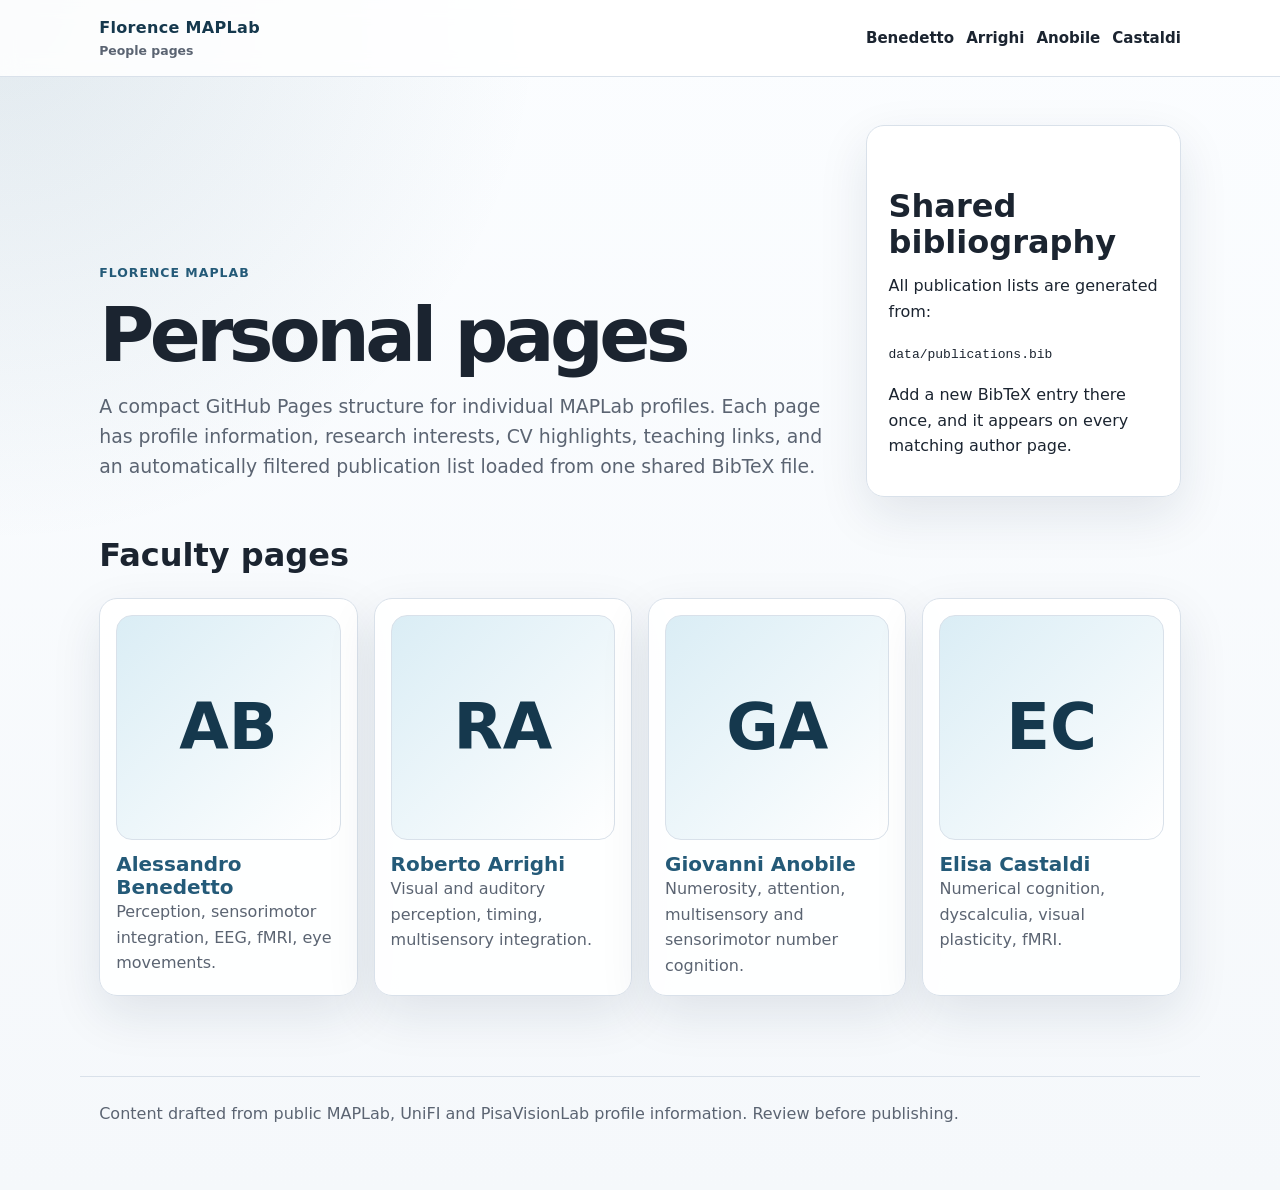
==== index.html @ ee8db985 "Add files via upload" ====
<!doctype html>
<html lang="en">
<head>
  <meta charset="utf-8">
  <meta name="viewport" content="width=device-width, initial-scale=1">
  <title>MAPLab People</title>
  <meta name="description" content="Personal pages for MAPLab faculty members.">
  <link rel="stylesheet" href="assets/css/style.css">
</head>
<body data-bib-url="data/publications.bib">
  <header class="site-header">
    <nav class="nav" aria-label="Main navigation">
      <a class="brand" href="index.html">Florence MAPLab <span>People pages</span></a>
      <div class="nav-links">
        <a href="people/alessandro-benedetto.html">Benedetto</a>
        <a href="people/roberto-arrighi.html">Arrighi</a>
        <a href="people/giovanni-anobile.html">Anobile</a>
        <a href="people/elisa-castaldi.html">Castaldi</a>
      </div>
    </nav>
  </header>

  <main>
    <section class="hero">
      <div>
        <div class="kicker">Florence MAPLab</div>
        <h1>Personal pages</h1>
        <p class="lede">A compact GitHub Pages structure for individual MAPLab profiles. Each page has profile information, research interests, CV highlights, teaching links, and an automatically filtered publication list loaded from one shared BibTeX file.</p>
      </div>
      <aside class="profile-card">
        <h2>Shared bibliography</h2>
        <p>All publication lists are generated from:</p>
        <p><code>data/publications.bib</code></p>
        <p>Add a new BibTeX entry there once, and it appears on every matching author page.</p>
      </aside>
    </section>

    <section>
      <h2>Faculty pages</h2>
      <div class="people-grid">
        <a class="person-tile" href="people/alessandro-benedetto.html">
          <div class="avatar">AB</div>
          <div>
            <h2>Alessandro Benedetto</h2>
            <p>Perception, sensorimotor integration, EEG, fMRI, eye movements.</p>
          </div>
        </a>
        <a class="person-tile" href="people/roberto-arrighi.html">
          <div class="avatar">RA</div>
          <div>
            <h2>Roberto Arrighi</h2>
            <p>Visual and auditory perception, timing, multisensory integration.</p>
          </div>
        </a>
        <a class="person-tile" href="people/giovanni-anobile.html">
          <div class="avatar">GA</div>
          <div>
            <h2>Giovanni Anobile</h2>
            <p>Numerosity, attention, multisensory and sensorimotor number cognition.</p>
          </div>
        </a>
        <a class="person-tile" href="people/elisa-castaldi.html">
          <div class="avatar">EC</div>
          <div>
            <h2>Elisa Castaldi</h2>
            <p>Numerical cognition, dyscalculia, visual plasticity, fMRI.</p>
          </div>
        </a>
      </div>
    </section>
  </main>

  <footer class="footer">
    <p>Content drafted from public MAPLab, UniFI and PisaVisionLab profile information. Review before publishing.</p>
  </footer>
</body>
</html>
---- assets/css/style.css ----
:root {
  --ink: #1b2430;
  --muted: #5b6472;
  --line: #d9e1ea;
  --surface: #ffffff;
  --soft: #f5f8fb;
  --brand: #245a78;
  --brand-dark: #15384d;
  --accent: #daedf5;
  --max: 1120px;
  --radius: 18px;
  --shadow: 0 18px 50px rgba(22, 44, 65, .10);
}

* { box-sizing: border-box; }

body {
  margin: 0;
  font-family: Inter, ui-sans-serif, system-ui, -apple-system, BlinkMacSystemFont, "Segoe UI", sans-serif;
  color: var(--ink);
  background:
    radial-gradient(circle at top left, rgba(36, 90, 120, .12), transparent 34rem),
    linear-gradient(180deg, #fbfdff 0%, var(--soft) 100%);
  line-height: 1.6;
}

a { color: var(--brand); text-decoration: none; }
a:hover { text-decoration: underline; }

.site-header {
  border-bottom: 1px solid var(--line);
  background: rgba(255,255,255,.86);
  backdrop-filter: blur(10px);
  position: sticky;
  top: 0;
  z-index: 10;
}

.nav {
  max-width: var(--max);
  margin: 0 auto;
  padding: .95rem 1.2rem;
  display: flex;
  align-items: center;
  justify-content: space-between;
  gap: 1rem;
}

.brand {
  display: inline-flex;
  flex-direction: column;
  font-weight: 800;
  letter-spacing: .02em;
  color: var(--brand-dark);
}
.brand span {
  font-size: .78rem;
  font-weight: 600;
  color: var(--muted);
  letter-spacing: 0;
}

.nav-links {
  display: flex;
  flex-wrap: wrap;
  gap: .75rem;
  align-items: center;
  justify-content: flex-end;
}
.nav-links a {
  color: var(--ink);
  font-weight: 650;
  font-size: .94rem;
}

main {
  max-width: var(--max);
  margin: 0 auto;
  padding: 3rem 1.2rem 5rem;
}

.hero {
  display: grid;
  grid-template-columns: minmax(0, 1.4fr) minmax(260px, .6fr);
  gap: 2rem;
  align-items: end;
  margin-bottom: 2.5rem;
}

.kicker {
  color: var(--brand);
  font-weight: 800;
  letter-spacing: .08em;
  text-transform: uppercase;
  font-size: .78rem;
  margin-bottom: .6rem;
}

h1, h2, h3 { line-height: 1.15; margin: 0 0 .75rem; }
h1 { font-size: clamp(2.2rem, 7vw, 4.7rem); letter-spacing: -.06em; }
h2 { font-size: clamp(1.45rem, 3vw, 2rem); margin-top: 2.5rem; }
h3 { font-size: 1.15rem; }
p { margin: 0 0 1rem; }
.lede { font-size: 1.18rem; color: var(--muted); max-width: 68ch; }

.profile-card,
.panel,
.person-tile,
.publication,
.note {
  background: rgba(255,255,255,.94);
  border: 1px solid var(--line);
  border-radius: var(--radius);
  box-shadow: var(--shadow);
}

.profile-card {
  padding: 1.35rem;
}
.profile-card .avatar,
.person-tile .avatar {
  width: 100%;
  aspect-ratio: 1 / 1;
  border-radius: 16px;
  background: linear-gradient(135deg, var(--accent), #fff);
  display: grid;
  place-items: center;
  color: var(--brand-dark);
  font-weight: 900;
  font-size: clamp(2rem, 7vw, 4rem);
  border: 1px solid var(--line);
  overflow: hidden;
}
.avatar img { width: 100%; height: 100%; object-fit: cover; display: block; }

.meta-list {
  list-style: none;
  margin: 1rem 0 0;
  padding: 0;
  display: grid;
  gap: .5rem;
  color: var(--muted);
}
.meta-list strong { color: var(--ink); }

.grid {
  display: grid;
  grid-template-columns: repeat(12, 1fr);
  gap: 1rem;
}
.col-8 { grid-column: span 8; }
.col-4 { grid-column: span 4; }
.col-6 { grid-column: span 6; }
.col-12 { grid-column: span 12; }

.panel { padding: 1.4rem; }
.panel ul { margin: .5rem 0 0; padding-left: 1.2rem; }
.panel li { margin: .38rem 0; }

.tags { display: flex; flex-wrap: wrap; gap: .5rem; padding: 0; list-style: none; margin: .75rem 0 0; }
.tags li {
  background: var(--accent);
  color: var(--brand-dark);
  padding: .42rem .7rem;
  border-radius: 999px;
  font-weight: 700;
  font-size: .9rem;
}

.people-grid {
  display: grid;
  grid-template-columns: repeat(auto-fit, minmax(220px, 1fr));
  gap: 1rem;
  margin-top: 1.5rem;
}
.person-tile {
  padding: 1rem;
  display: flex;
  flex-direction: column;
  gap: .85rem;
}
.person-tile h2 { margin: 0; font-size: 1.25rem; }
.person-tile p { color: var(--muted); margin: 0; }

.publication-tools {
  display: flex;
  flex-wrap: wrap;
  gap: .7rem;
  align-items: center;
  justify-content: space-between;
  margin: .6rem 0 1rem;
}
.search-box {
  min-width: min(100%, 360px);
  flex: 1;
  border: 1px solid var(--line);
  border-radius: 999px;
  padding: .8rem 1rem;
  font: inherit;
  background: white;
}
.pub-count { color: var(--muted); font-weight: 700; }
.publications-list { display: grid; gap: .85rem; }
.publication { padding: 1rem; box-shadow: none; }
.publication-title { font-weight: 850; margin-bottom: .3rem; }
.publication-meta { color: var(--muted); font-size: .96rem; }
.publication-links { display: flex; flex-wrap: wrap; gap: .75rem; margin-top: .55rem; font-weight: 700; }

.note { padding: 1rem; color: var(--muted); box-shadow: none; }

.footer {
  max-width: var(--max);
  margin: 0 auto;
  padding: 1.5rem 1.2rem 3rem;
  color: var(--muted);
  border-top: 1px solid var(--line);
}

@media (max-width: 820px) {
  .hero, .grid { display: block; }
  .profile-card, .panel { margin-top: 1rem; }
  .nav { align-items: flex-start; flex-direction: column; }
  .nav-links { justify-content: flex-start; }
}
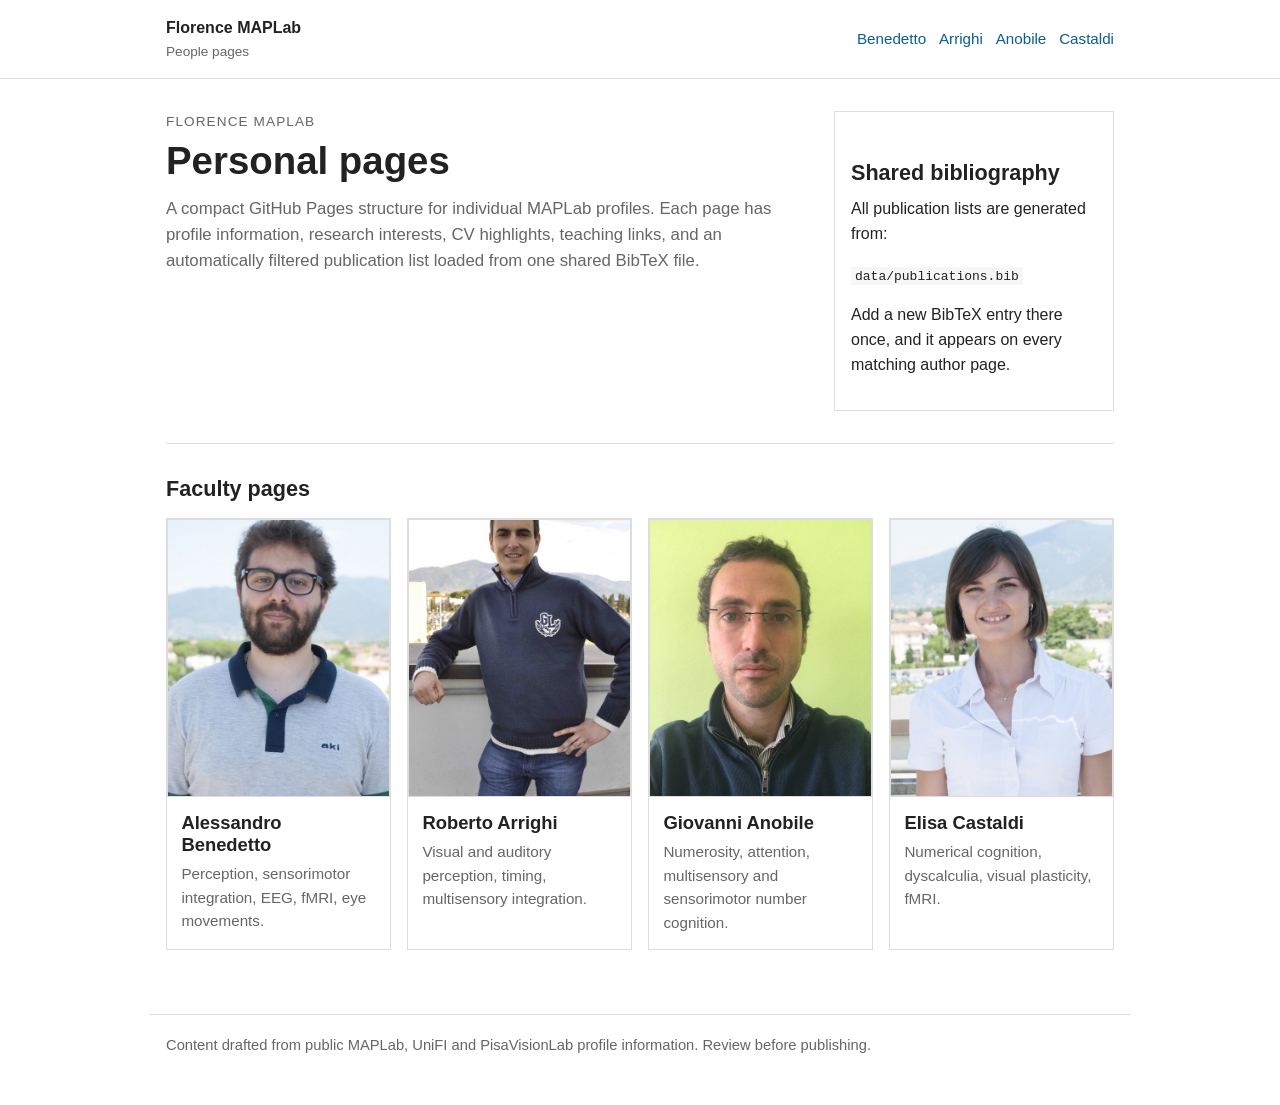
==== commit 52a32fd8: "Add files via upload" ====
--- a/index.html
+++ b/index.html
@@ -39,28 +39,28 @@
       <h2>Faculty pages</h2>
       <div class="people-grid">
         <a class="person-tile" href="people/alessandro-benedetto.html">
-          <div class="avatar">AB</div>
+          <img class="tile-photo" src="assets/images/alessandro-benedetto.jpg" alt="Photo of Alessandro Benedetto">
           <div>
             <h2>Alessandro Benedetto</h2>
             <p>Perception, sensorimotor integration, EEG, fMRI, eye movements.</p>
           </div>
         </a>
         <a class="person-tile" href="people/roberto-arrighi.html">
-          <div class="avatar">RA</div>
+          <img class="tile-photo" src="assets/images/roberto-arrighi.jpg" alt="Photo of Roberto Arrighi">
           <div>
             <h2>Roberto Arrighi</h2>
             <p>Visual and auditory perception, timing, multisensory integration.</p>
           </div>
         </a>
         <a class="person-tile" href="people/giovanni-anobile.html">
-          <div class="avatar">GA</div>
+          <img class="tile-photo" src="assets/images/giovanni-anobile.jpeg" alt="Photo of Giovanni Anobile">
           <div>
             <h2>Giovanni Anobile</h2>
             <p>Numerosity, attention, multisensory and sensorimotor number cognition.</p>
           </div>
         </a>
         <a class="person-tile" href="people/elisa-castaldi.html">
-          <div class="avatar">EC</div>
+          <img class="tile-photo" src="assets/images/elisa-castaldi.jpg" alt="Photo of Elisa Castaldi">
           <div>
             <h2>Elisa Castaldi</h2>
             <p>Numerical cognition, dyscalculia, visual plasticity, fMRI.</p>
--- a/assets/css/style.css
+++ b/assets/css/style.css
@@ -1,45 +1,35 @@
 :root {
-  --ink: #1b2430;
-  --muted: #5b6472;
-  --line: #d9e1ea;
-  --surface: #ffffff;
-  --soft: #f5f8fb;
-  --brand: #245a78;
-  --brand-dark: #15384d;
-  --accent: #daedf5;
-  --max: 1120px;
-  --radius: 18px;
-  --shadow: 0 18px 50px rgba(22, 44, 65, .10);
+  --text: #222;
+  --muted: #666;
+  --line: #ddd;
+  --link: #0b5e8e;
+  --background: #fff;
+  --soft: #f7f7f7;
+  --max: 980px;
 }
 
 * { box-sizing: border-box; }
 
 body {
   margin: 0;
-  font-family: Inter, ui-sans-serif, system-ui, -apple-system, BlinkMacSystemFont, "Segoe UI", sans-serif;
-  color: var(--ink);
-  background:
-    radial-gradient(circle at top left, rgba(36, 90, 120, .12), transparent 34rem),
-    linear-gradient(180deg, #fbfdff 0%, var(--soft) 100%);
-  line-height: 1.6;
-}
-
-a { color: var(--brand); text-decoration: none; }
+  font-family: Arial, Helvetica, sans-serif;
+  color: var(--text);
+  background: var(--background);
+  line-height: 1.55;
+}
+
+a { color: var(--link); text-decoration: none; }
 a:hover { text-decoration: underline; }
 
 .site-header {
   border-bottom: 1px solid var(--line);
-  background: rgba(255,255,255,.86);
-  backdrop-filter: blur(10px);
-  position: sticky;
-  top: 0;
-  z-index: 10;
+  background: #fff;
 }
 
 .nav {
   max-width: var(--max);
   margin: 0 auto;
-  padding: .95rem 1.2rem;
+  padding: 1rem;
   display: flex;
   align-items: center;
   justify-content: space-between;
@@ -47,178 +37,204 @@
 }
 
 .brand {
-  display: inline-flex;
-  flex-direction: column;
-  font-weight: 800;
-  letter-spacing: .02em;
-  color: var(--brand-dark);
-}
+  font-weight: 700;
+  color: var(--text);
+}
+
 .brand span {
-  font-size: .78rem;
-  font-weight: 600;
-  color: var(--muted);
-  letter-spacing: 0;
+  display: block;
+  font-size: .85rem;
+  font-weight: 400;
+  color: var(--muted);
 }
 
 .nav-links {
   display: flex;
   flex-wrap: wrap;
-  gap: .75rem;
-  align-items: center;
-  justify-content: flex-end;
-}
-.nav-links a {
-  color: var(--ink);
-  font-weight: 650;
-  font-size: .94rem;
+  gap: .8rem;
+  font-size: .95rem;
 }
 
 main {
   max-width: var(--max);
   margin: 0 auto;
-  padding: 3rem 1.2rem 5rem;
+  padding: 2rem 1rem 4rem;
 }
 
 .hero {
   display: grid;
-  grid-template-columns: minmax(0, 1.4fr) minmax(260px, .6fr);
+  grid-template-columns: minmax(0, 1fr) 280px;
   gap: 2rem;
-  align-items: end;
-  margin-bottom: 2.5rem;
+  align-items: start;
+  padding-bottom: 2rem;
+  border-bottom: 1px solid var(--line);
 }
 
 .kicker {
-  color: var(--brand);
-  font-weight: 800;
+  color: var(--muted);
+  font-size: .85rem;
+  text-transform: uppercase;
   letter-spacing: .08em;
-  text-transform: uppercase;
-  font-size: .78rem;
-  margin-bottom: .6rem;
-}
-
-h1, h2, h3 { line-height: 1.15; margin: 0 0 .75rem; }
-h1 { font-size: clamp(2.2rem, 7vw, 4.7rem); letter-spacing: -.06em; }
-h2 { font-size: clamp(1.45rem, 3vw, 2rem); margin-top: 2.5rem; }
-h3 { font-size: 1.15rem; }
+  margin-bottom: .4rem;
+}
+
+h1, h2, h3 { line-height: 1.2; margin: 0 0 .7rem; }
+h1 { font-size: 2.4rem; font-weight: 700; }
+h2 { font-size: 1.35rem; margin-top: 2rem; }
+h3 { font-size: 1.05rem; }
 p { margin: 0 0 1rem; }
-.lede { font-size: 1.18rem; color: var(--muted); max-width: 68ch; }
+
+.lede {
+  font-size: 1.05rem;
+  color: var(--muted);
+  max-width: 70ch;
+}
 
 .profile-card,
 .panel,
 .person-tile,
 .publication,
 .note {
-  background: rgba(255,255,255,.94);
-  border: 1px solid var(--line);
-  border-radius: var(--radius);
-  box-shadow: var(--shadow);
-}
-
-.profile-card {
-  padding: 1.35rem;
-}
-.profile-card .avatar,
-.person-tile .avatar {
+  border: 1px solid var(--line);
+  background: #fff;
+}
+
+.profile-card,
+.panel,
+.note {
+  padding: 1rem;
+}
+
+.profile-photo {
+  margin: 0 0 1rem;
+}
+
+.profile-photo img,
+.tile-photo {
   width: 100%;
-  aspect-ratio: 1 / 1;
-  border-radius: 16px;
-  background: linear-gradient(135deg, var(--accent), #fff);
-  display: grid;
-  place-items: center;
-  color: var(--brand-dark);
-  font-weight: 900;
-  font-size: clamp(2rem, 7vw, 4rem);
-  border: 1px solid var(--line);
-  overflow: hidden;
-}
-.avatar img { width: 100%; height: 100%; object-fit: cover; display: block; }
+  display: block;
+  border: 1px solid var(--line);
+  background: var(--soft);
+  object-fit: cover;
+}
+
+.profile-photo img {
+  aspect-ratio: 4 / 5;
+}
+
+.profile-photo figcaption {
+  margin-top: .35rem;
+  font-size: .8rem;
+  color: var(--muted);
+}
 
 .meta-list {
   list-style: none;
-  margin: 1rem 0 0;
+  margin: 0;
   padding: 0;
   display: grid;
-  gap: .5rem;
-  color: var(--muted);
-}
-.meta-list strong { color: var(--ink); }
+  gap: .45rem;
+  font-size: .95rem;
+}
+
+.meta-list strong { color: var(--text); }
 
 .grid {
   display: grid;
   grid-template-columns: repeat(12, 1fr);
   gap: 1rem;
-}
+  margin-top: 1.5rem;
+}
+
 .col-8 { grid-column: span 8; }
 .col-4 { grid-column: span 4; }
 .col-6 { grid-column: span 6; }
 .col-12 { grid-column: span 12; }
 
-.panel { padding: 1.4rem; }
 .panel ul { margin: .5rem 0 0; padding-left: 1.2rem; }
-.panel li { margin: .38rem 0; }
-
-.tags { display: flex; flex-wrap: wrap; gap: .5rem; padding: 0; list-style: none; margin: .75rem 0 0; }
+.panel li { margin: .3rem 0; }
+
+.tags {
+  display: flex;
+  flex-wrap: wrap;
+  gap: .4rem;
+  padding: 0;
+  margin: .8rem 0 0;
+  list-style: none;
+}
+
 .tags li {
-  background: var(--accent);
-  color: var(--brand-dark);
-  padding: .42rem .7rem;
-  border-radius: 999px;
-  font-weight: 700;
+  border: 1px solid var(--line);
+  background: var(--soft);
+  padding: .25rem .55rem;
   font-size: .9rem;
 }
 
 .people-grid {
   display: grid;
-  grid-template-columns: repeat(auto-fit, minmax(220px, 1fr));
+  grid-template-columns: repeat(auto-fit, minmax(210px, 1fr));
   gap: 1rem;
-  margin-top: 1.5rem;
-}
+  margin-top: 1rem;
+}
+
 .person-tile {
-  padding: 1rem;
-  display: flex;
-  flex-direction: column;
-  gap: .85rem;
-}
-.person-tile h2 { margin: 0; font-size: 1.25rem; }
-.person-tile p { color: var(--muted); margin: 0; }
+  display: block;
+  color: inherit;
+}
+
+.person-tile:hover { text-decoration: none; }
+
+.person-tile div { padding: .9rem; }
+.person-tile h2 { margin: 0 0 .4rem; font-size: 1.15rem; }
+.person-tile p { margin: 0; color: var(--muted); font-size: .95rem; }
+
+.tile-photo {
+  aspect-ratio: 4 / 5;
+}
 
 .publication-tools {
   display: flex;
   flex-wrap: wrap;
-  gap: .7rem;
+  gap: .75rem;
   align-items: center;
   justify-content: space-between;
   margin: .6rem 0 1rem;
 }
+
 .search-box {
-  min-width: min(100%, 360px);
+  min-width: min(100%, 340px);
   flex: 1;
   border: 1px solid var(--line);
-  border-radius: 999px;
-  padding: .8rem 1rem;
+  padding: .65rem .75rem;
   font: inherit;
-  background: white;
-}
-.pub-count { color: var(--muted); font-weight: 700; }
-.publications-list { display: grid; gap: .85rem; }
-.publication { padding: 1rem; box-shadow: none; }
-.publication-title { font-weight: 850; margin-bottom: .3rem; }
-.publication-meta { color: var(--muted); font-size: .96rem; }
-.publication-links { display: flex; flex-wrap: wrap; gap: .75rem; margin-top: .55rem; font-weight: 700; }
-
-.note { padding: 1rem; color: var(--muted); box-shadow: none; }
+}
+
+.pub-count { color: var(--muted); }
+.publications-list { display: grid; gap: .75rem; }
+.publication { padding: .9rem; }
+.publication-title { font-weight: 700; margin-bottom: .25rem; }
+.publication-meta { color: var(--muted); font-size: .95rem; }
+.publication-links { margin-top: .4rem; font-weight: 700; }
+
+.note { color: var(--muted); }
 
 .footer {
   max-width: var(--max);
   margin: 0 auto;
-  padding: 1.5rem 1.2rem 3rem;
+  padding: 1.2rem 1rem 2rem;
   color: var(--muted);
   border-top: 1px solid var(--line);
-}
-
-@media (max-width: 820px) {
+  font-size: .92rem;
+}
+
+code {
+  background: var(--soft);
+  padding: .1rem .25rem;
+}
+
+@media (max-width: 760px) {
+  .nav { align-items: flex-start; flex-direction: column; }
   .hero, .grid { display: block; }
   .profile-card, .panel { margin-top: 1rem; }
-  .nav { align-items: flex-start; flex-direction: column; }
-  .nav-links { justify-content: flex-start; }
-}
+  h1 { font-size: 2rem; }
+}
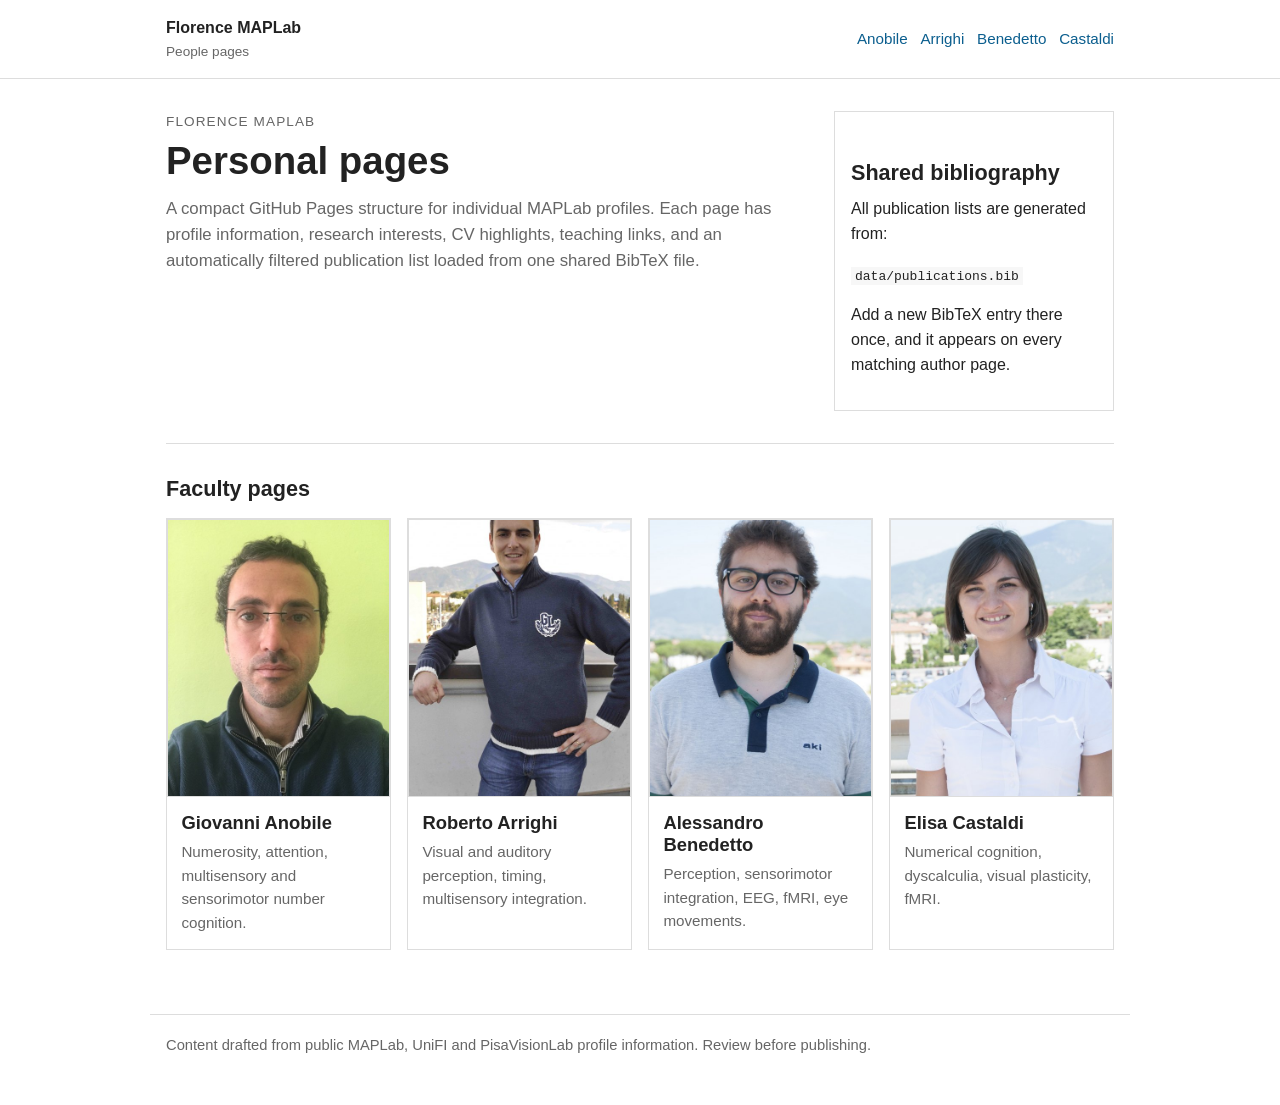
==== commit 499bdb5c: "Reorder faculty links and update descriptions" ====
--- a/index.html
+++ b/index.html
@@ -12,9 +12,9 @@
     <nav class="nav" aria-label="Main navigation">
       <a class="brand" href="index.html">Florence MAPLab <span>People pages</span></a>
       <div class="nav-links">
+        <a href="people/giovanni-anobile.html">Anobile</a>
+        <a href="people/roberto-arrighi.html">Arrighi</a>
         <a href="people/alessandro-benedetto.html">Benedetto</a>
-        <a href="people/roberto-arrighi.html">Arrighi</a>
-        <a href="people/giovanni-anobile.html">Anobile</a>
         <a href="people/elisa-castaldi.html">Castaldi</a>
       </div>
     </nav>
@@ -38,6 +38,24 @@
     <section>
       <h2>Faculty pages</h2>
       <div class="people-grid">
+
+                
+        <a class="person-tile" href="people/giovanni-anobile.html">
+          <img class="tile-photo" src="assets/images/giovanni-anobile.jpeg" alt="Photo of Giovanni Anobile">
+          <div>
+            <h2>Giovanni Anobile</h2>
+            <p>Numerosity, attention, multisensory and sensorimotor number cognition.</p>
+          </div>
+        </a>
+        
+        <a class="person-tile" href="people/roberto-arrighi.html">
+          <img class="tile-photo" src="assets/images/roberto-arrighi.jpg" alt="Photo of Roberto Arrighi">
+          <div>
+            <h2>Roberto Arrighi</h2>
+            <p>Visual and auditory perception, timing, multisensory integration.</p>
+          </div>
+        </a>
+
         <a class="person-tile" href="people/alessandro-benedetto.html">
           <img class="tile-photo" src="assets/images/alessandro-benedetto.jpg" alt="Photo of Alessandro Benedetto">
           <div>
@@ -45,20 +63,7 @@
             <p>Perception, sensorimotor integration, EEG, fMRI, eye movements.</p>
           </div>
         </a>
-        <a class="person-tile" href="people/roberto-arrighi.html">
-          <img class="tile-photo" src="assets/images/roberto-arrighi.jpg" alt="Photo of Roberto Arrighi">
-          <div>
-            <h2>Roberto Arrighi</h2>
-            <p>Visual and auditory perception, timing, multisensory integration.</p>
-          </div>
-        </a>
-        <a class="person-tile" href="people/giovanni-anobile.html">
-          <img class="tile-photo" src="assets/images/giovanni-anobile.jpeg" alt="Photo of Giovanni Anobile">
-          <div>
-            <h2>Giovanni Anobile</h2>
-            <p>Numerosity, attention, multisensory and sensorimotor number cognition.</p>
-          </div>
-        </a>
+        
         <a class="person-tile" href="people/elisa-castaldi.html">
           <img class="tile-photo" src="assets/images/elisa-castaldi.jpg" alt="Photo of Elisa Castaldi">
           <div>
--- a/assets/css/style.css
+++ b/assets/css/style.css
@@ -198,23 +198,86 @@
   gap: .75rem;
   align-items: center;
   justify-content: space-between;
-  margin: .6rem 0 1rem;
+  margin: .6rem 0 1.5rem;
 }
 
 .search-box {
   min-width: min(100%, 340px);
   flex: 1;
   border: 1px solid var(--line);
+  border-radius: 0;
   padding: .65rem .75rem;
   font: inherit;
-}
-
-.pub-count { color: var(--muted); }
-.publications-list { display: grid; gap: .75rem; }
-.publication { padding: .9rem; }
-.publication-title { font-weight: 700; margin-bottom: .25rem; }
-.publication-meta { color: var(--muted); font-size: .95rem; }
-.publication-links { margin-top: .4rem; font-weight: 700; }
+  background: #fff;
+}
+
+.pub-count {
+  color: var(--muted);
+  font-size: .95rem;
+}
+
+.publications-list {
+  display: grid;
+  gap: 1.6rem;
+}
+
+.publication-year {
+  border-top: 1px solid var(--line);
+  padding-top: .9rem;
+}
+
+.publication-year h3 {
+  display: flex;
+  align-items: baseline;
+  justify-content: space-between;
+  gap: 1rem;
+  margin: 0 0 .45rem;
+  font-size: 1.15rem;
+}
+
+.publication-year h3 small {
+  color: var(--muted);
+  font-size: .85rem;
+  font-weight: 400;
+}
+
+.year-publications {
+  list-style: none;
+  margin: 0;
+  padding: 0;
+}
+
+.publication {
+  border: 0;
+  border-bottom: 1px solid var(--line);
+  padding: .85rem 0;
+  background: transparent;
+}
+
+.publication:last-child {
+  border-bottom: 0;
+}
+
+.publication-title {
+  font-weight: 700;
+  margin-bottom: .2rem;
+}
+
+.publication-authors,
+.publication-meta {
+  color: var(--muted);
+  font-size: .95rem;
+}
+
+.publication-links {
+  margin-top: .35rem;
+  font-size: .9rem;
+  font-weight: 700;
+}
+
+.publication-links a {
+  border-bottom: 1px solid currentColor;
+}
 
 .note { color: var(--muted); }
 
@@ -238,3 +301,33 @@
   .profile-card, .panel { margin-top: 1rem; }
   h1 { font-size: 2rem; }
 }
+
+.year-filter {
+  display: flex;
+  flex-wrap: wrap;
+  gap: .4rem;
+  align-items: center;
+  flex: 1 1 100%;
+  order: 3;
+}
+
+.year-filter-button {
+  border: 1px solid var(--line);
+  background: #fff;
+  color: var(--text);
+  padding: .35rem .6rem;
+  font: inherit;
+  font-size: .9rem;
+  cursor: pointer;
+}
+
+.year-filter-button:hover,
+.year-filter-button:focus {
+  border-color: var(--text);
+}
+
+.year-filter-button.is-active {
+  background: var(--text);
+  border-color: var(--text);
+  color: #fff;
+}
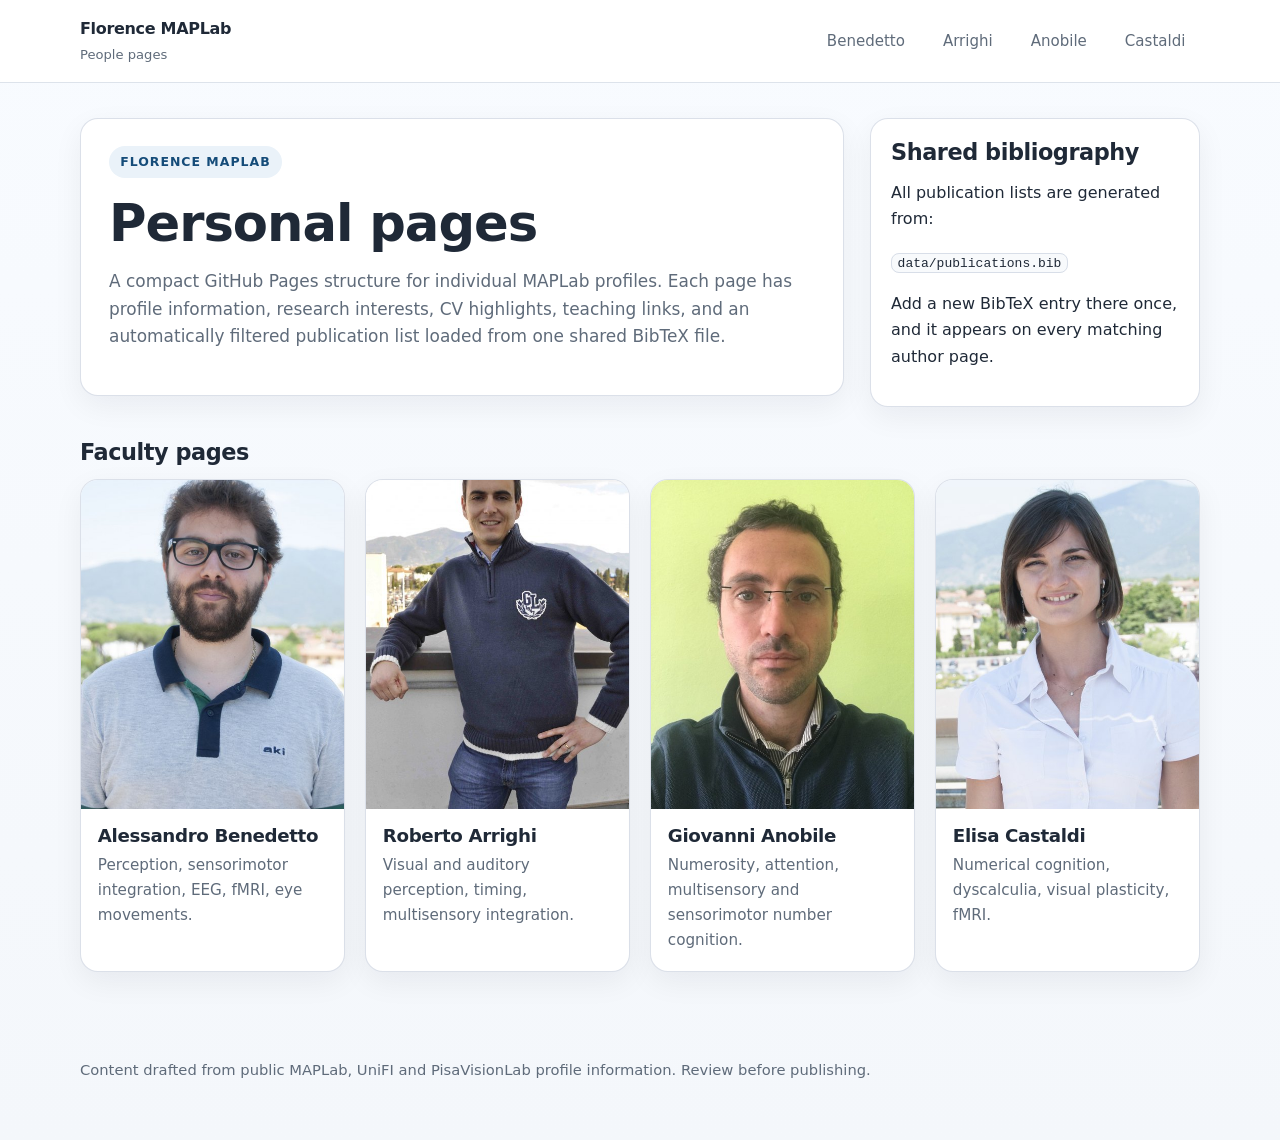
==== commit 88443a67: "Add files via upload" ====
--- a/index.html
+++ b/index.html
@@ -5,16 +5,16 @@
   <meta name="viewport" content="width=device-width, initial-scale=1">
   <title>MAPLab People</title>
   <meta name="description" content="Personal pages for MAPLab faculty members.">
-  <link rel="stylesheet" href="assets/css/style.css">
+  <link rel="stylesheet" href="assets/css/style.css?v=20260612d">
 </head>
 <body data-bib-url="data/publications.bib">
   <header class="site-header">
     <nav class="nav" aria-label="Main navigation">
       <a class="brand" href="index.html">Florence MAPLab <span>People pages</span></a>
       <div class="nav-links">
+        <a href="people/alessandro-benedetto.html">Benedetto</a>
+        <a href="people/roberto-arrighi.html">Arrighi</a>
         <a href="people/giovanni-anobile.html">Anobile</a>
-        <a href="people/roberto-arrighi.html">Arrighi</a>
-        <a href="people/alessandro-benedetto.html">Benedetto</a>
         <a href="people/elisa-castaldi.html">Castaldi</a>
       </div>
     </nav>
@@ -38,8 +38,20 @@
     <section>
       <h2>Faculty pages</h2>
       <div class="people-grid">
-
-                
+        <a class="person-tile" href="people/alessandro-benedetto.html">
+          <img class="tile-photo" src="assets/images/alessandro-benedetto.jpg" alt="Photo of Alessandro Benedetto">
+          <div>
+            <h2>Alessandro Benedetto</h2>
+            <p>Perception, sensorimotor integration, EEG, fMRI, eye movements.</p>
+          </div>
+        </a>
+        <a class="person-tile" href="people/roberto-arrighi.html">
+          <img class="tile-photo" src="assets/images/roberto-arrighi.jpg" alt="Photo of Roberto Arrighi">
+          <div>
+            <h2>Roberto Arrighi</h2>
+            <p>Visual and auditory perception, timing, multisensory integration.</p>
+          </div>
+        </a>
         <a class="person-tile" href="people/giovanni-anobile.html">
           <img class="tile-photo" src="assets/images/giovanni-anobile.jpeg" alt="Photo of Giovanni Anobile">
           <div>
@@ -47,23 +59,6 @@
             <p>Numerosity, attention, multisensory and sensorimotor number cognition.</p>
           </div>
         </a>
-        
-        <a class="person-tile" href="people/roberto-arrighi.html">
-          <img class="tile-photo" src="assets/images/roberto-arrighi.jpg" alt="Photo of Roberto Arrighi">
-          <div>
-            <h2>Roberto Arrighi</h2>
-            <p>Visual and auditory perception, timing, multisensory integration.</p>
-          </div>
-        </a>
-
-        <a class="person-tile" href="people/alessandro-benedetto.html">
-          <img class="tile-photo" src="assets/images/alessandro-benedetto.jpg" alt="Photo of Alessandro Benedetto">
-          <div>
-            <h2>Alessandro Benedetto</h2>
-            <p>Perception, sensorimotor integration, EEG, fMRI, eye movements.</p>
-          </div>
-        </a>
-        
         <a class="person-tile" href="people/elisa-castaldi.html">
           <img class="tile-photo" src="assets/images/elisa-castaldi.jpg" alt="Photo of Elisa Castaldi">
           <div>
--- a/assets/css/style.css
+++ b/assets/css/style.css
@@ -1,35 +1,58 @@
 :root {
-  --text: #222;
-  --muted: #666;
-  --line: #ddd;
-  --link: #0b5e8e;
-  --background: #fff;
-  --soft: #f7f7f7;
-  --max: 980px;
+  --text: #1f2937;
+  --muted: #5f6b7a;
+  --line: #d8dee8;
+  --line-strong: #c5cfdd;
+  --link: #114a75;
+  --link-hover: #0a3657;
+  --background: #f4f7fb;
+  --surface: #ffffff;
+  --surface-soft: #f8fafc;
+  --accent: #154c79;
+  --accent-soft: #eaf2f9;
+  --shadow: 0 10px 30px rgba(17, 24, 39, 0.06);
+  --radius: 18px;
+  --radius-sm: 12px;
+  --max: 1160px;
 }
 
 * { box-sizing: border-box; }
+
+html { scroll-behavior: smooth; }
 
 body {
   margin: 0;
-  font-family: Arial, Helvetica, sans-serif;
+  font-family: Inter, ui-sans-serif, system-ui, -apple-system, BlinkMacSystemFont, "Segoe UI", sans-serif;
   color: var(--text);
-  background: var(--background);
-  line-height: 1.55;
-}
-
-a { color: var(--link); text-decoration: none; }
-a:hover { text-decoration: underline; }
+  background: linear-gradient(180deg, #f8fbff 0%, var(--background) 100%);
+  line-height: 1.65;
+}
+
+a {
+  color: var(--link);
+  text-decoration: none;
+}
+
+a:hover {
+  color: var(--link-hover);
+  text-decoration: underline;
+}
+
+img { max-width: 100%; }
 
 .site-header {
-  border-bottom: 1px solid var(--line);
-  background: #fff;
+  position: sticky;
+  top: 0;
+  z-index: 20;
+  backdrop-filter: blur(12px);
+  background: rgba(255, 255, 255, 0.9);
+  border-bottom: 1px solid rgba(216, 222, 232, 0.85);
 }
 
 .nav {
   max-width: var(--max);
   margin: 0 auto;
-  padding: 1rem;
+  padding: 1rem 1.25rem;
   display: flex;
   align-items: center;
   justify-content: space-between;
@@ -37,72 +60,130 @@
 }
 
 .brand {
-  font-weight: 700;
+  font-weight: 750;
+  letter-spacing: -0.02em;
   color: var(--text);
 }
+
+.brand:hover { text-decoration: none; }
 
 .brand span {
   display: block;
-  font-size: .85rem;
-  font-weight: 400;
-  color: var(--muted);
+  margin-top: 0.12rem;
+  font-size: 0.82rem;
+  font-weight: 500;
+  color: var(--muted);
+  letter-spacing: 0;
 }
 
 .nav-links {
   display: flex;
   flex-wrap: wrap;
-  gap: .8rem;
-  font-size: .95rem;
+  gap: 0.55rem;
+  font-size: 0.94rem;
+}
+
+.nav-links a {
+  padding: 0.5rem 0.85rem;
+  border: 1px solid transparent;
+  border-radius: 999px;
+  color: var(--muted);
+  transition: background-color 0.18s ease, border-color 0.18s ease, color 0.18s ease;
+}
+
+.nav-links a:hover {
+  text-decoration: none;
+  color: var(--text);
+  background: rgba(234, 242, 249, 0.95);
+  border-color: rgba(21, 76, 121, 0.12);
 }
 
 main {
   max-width: var(--max);
   margin: 0 auto;
-  padding: 2rem 1rem 4rem;
+  padding: 2.2rem 1.25rem 4rem;
+}
+
+main > section + section {
+  margin-top: 2rem;
+}
+
+h1, h2, h3 {
+  line-height: 1.2;
+  margin: 0 0 0.85rem;
+  letter-spacing: -0.02em;
+}
+
+h1 {
+  font-size: clamp(2.2rem, 4vw, 3.2rem);
+  font-weight: 780;
+}
+
+h2 {
+  font-size: 1.4rem;
+  font-weight: 720;
+}
+
+h3 {
+  font-size: 1.05rem;
+  font-weight: 680;
+}
+
+p { margin: 0 0 1rem; }
+
+.kicker {
+  display: inline-flex;
+  align-items: center;
+  gap: 0.45rem;
+  padding: 0.35rem 0.7rem;
+  border-radius: 999px;
+  background: var(--accent-soft);
+  color: var(--accent);
+  font-size: 0.78rem;
+  text-transform: uppercase;
+  letter-spacing: 0.08em;
+  font-weight: 700;
+  margin-bottom: 0.9rem;
+}
+
+.lede {
+  font-size: 1.06rem;
+  color: var(--muted);
+  max-width: 70ch;
 }
 
 .hero {
   display: grid;
-  grid-template-columns: minmax(0, 1fr) 280px;
-  gap: 2rem;
+  grid-template-columns: minmax(0, 1.55fr) 330px;
+  gap: 1.6rem;
   align-items: start;
-  padding-bottom: 2rem;
-  border-bottom: 1px solid var(--line);
-}
-
-.kicker {
-  color: var(--muted);
-  font-size: .85rem;
-  text-transform: uppercase;
-  letter-spacing: .08em;
-  margin-bottom: .4rem;
-}
-
-h1, h2, h3 { line-height: 1.2; margin: 0 0 .7rem; }
-h1 { font-size: 2.4rem; font-weight: 700; }
-h2 { font-size: 1.35rem; margin-top: 2rem; }
-h3 { font-size: 1.05rem; }
-p { margin: 0 0 1rem; }
-
-.lede {
-  font-size: 1.05rem;
-  color: var(--muted);
-  max-width: 70ch;
-}
-
+}
+
+.hero > div,
 .profile-card,
 .panel,
 .person-tile,
-.publication,
+.publication-year,
 .note {
-  border: 1px solid var(--line);
-  background: #fff;
+  border: 1px solid rgba(216, 222, 232, 0.92);
+  background: var(--surface);
+  border-radius: var(--radius);
+  box-shadow: var(--shadow);
+}
+
+.hero > div {
+  padding: 1.7rem 1.75rem;
 }
 
 .profile-card,
 .panel,
 .note {
-  padding: 1rem;
+  padding: 1.25rem;
+}
+
+.profile-card {
+  position: sticky;
+  top: 5.6rem;
 }
 
 .profile-photo {
@@ -111,20 +192,20 @@
 
 .profile-photo img,
 .tile-photo {
+  display: block;
   width: 100%;
-  display: block;
-  border: 1px solid var(--line);
-  background: var(--soft);
+  background: var(--surface-soft);
   object-fit: cover;
 }
 
 .profile-photo img {
   aspect-ratio: 4 / 5;
+  border-radius: 14px;
 }
 
 .profile-photo figcaption {
-  margin-top: .35rem;
-  font-size: .8rem;
+  margin-top: 0.45rem;
+  font-size: 0.8rem;
   color: var(--muted);
 }
 
@@ -133,17 +214,26 @@
   margin: 0;
   padding: 0;
   display: grid;
-  gap: .45rem;
-  font-size: .95rem;
+  gap: 0.55rem;
+  font-size: 0.95rem;
+}
+
+.meta-list li {
+  padding-bottom: 0.55rem;
+  border-bottom: 1px solid rgba(216, 222, 232, 0.75);
+}
+
+.meta-list li:last-child {
+  border-bottom: 0;
+  padding-bottom: 0;
 }
 
 .meta-list strong { color: var(--text); }
 
 .grid {
   display: grid;
-  grid-template-columns: repeat(12, 1fr);
-  gap: 1rem;
-  margin-top: 1.5rem;
+  grid-template-columns: repeat(12, minmax(0, 1fr));
+  gap: 1.25rem;
 }
 
 .col-8 { grid-column: span 8; }
@@ -151,94 +241,186 @@
 .col-6 { grid-column: span 6; }
 .col-12 { grid-column: span 12; }
 
-.panel ul { margin: .5rem 0 0; padding-left: 1.2rem; }
-.panel li { margin: .3rem 0; }
+.panel {
+  min-height: 100%;
+}
+
+.panel ul {
+  margin: 0.45rem 0 0;
+  padding-left: 1.15rem;
+}
+
+.panel li { margin: 0.34rem 0; }
 
 .tags {
   display: flex;
   flex-wrap: wrap;
-  gap: .4rem;
+  gap: 0.5rem;
   padding: 0;
-  margin: .8rem 0 0;
+  margin: 0.9rem 0 0;
   list-style: none;
 }
 
 .tags li {
-  border: 1px solid var(--line);
-  background: var(--soft);
-  padding: .25rem .55rem;
-  font-size: .9rem;
+  padding: 0.4rem 0.72rem;
+  border-radius: 999px;
+  border: 1px solid rgba(21, 76, 121, 0.12);
+  background: var(--accent-soft);
+  color: var(--accent);
+  font-size: 0.9rem;
+  font-weight: 560;
 }
 
 .people-grid {
   display: grid;
-  grid-template-columns: repeat(auto-fit, minmax(210px, 1fr));
-  gap: 1rem;
-  margin-top: 1rem;
+  grid-template-columns: repeat(auto-fit, minmax(220px, 1fr));
+  gap: 1.25rem;
 }
 
 .person-tile {
   display: block;
+  overflow: hidden;
   color: inherit;
-}
-
-.person-tile:hover { text-decoration: none; }
-
-.person-tile div { padding: .9rem; }
-.person-tile h2 { margin: 0 0 .4rem; font-size: 1.15rem; }
-.person-tile p { margin: 0; color: var(--muted); font-size: .95rem; }
+  transition: transform 0.18s ease, box-shadow 0.18s ease, border-color 0.18s ease;
+}
+
+.person-tile:hover {
+  text-decoration: none;
+  transform: translateY(-2px);
+  box-shadow: 0 14px 34px rgba(17, 24, 39, 0.1);
+  border-color: rgba(21, 76, 121, 0.18);
+}
+
+.person-tile div { padding: 1rem 1.05rem 1.1rem; }
+.person-tile h2 { margin: 0 0 0.35rem; font-size: 1.14rem; }
+.person-tile p { margin: 0; color: var(--muted); font-size: 0.95rem; }
 
 .tile-photo {
   aspect-ratio: 4 / 5;
 }
 
 .publication-tools {
+  display: grid;
+  grid-template-columns: minmax(0, 1fr) auto;
+  grid-template-areas:
+    "search count"
+    "years years";
+  gap: 0.9rem 1rem;
+  align-items: center;
+  padding: 1.15rem 1.25rem;
+  border: 1px solid rgba(216, 222, 232, 0.92);
+  border-radius: var(--radius);
+  background: var(--surface);
+  box-shadow: var(--shadow);
+  margin: 0.8rem 0 1.2rem;
+}
+
+.search-box {
+  grid-area: search;
+  min-width: 0;
+  width: 100%;
+  border: 1px solid var(--line);
+  border-radius: 12px;
+  padding: 0.82rem 0.95rem;
+  font: inherit;
+  background: var(--surface-soft);
+  transition: border-color 0.18s ease, box-shadow 0.18s ease, background-color 0.18s ease;
+}
+
+.search-box:focus {
+  outline: none;
+  background: var(--surface);
+  border-color: rgba(21, 76, 121, 0.35);
+  box-shadow: 0 0 0 4px rgba(21, 76, 121, 0.09);
+}
+
+.pub-count {
+  grid-area: count;
+  justify-self: end;
+  color: var(--muted);
+  font-size: 0.94rem;
+  white-space: nowrap;
+}
+
+.year-filter {
+  grid-area: years;
   display: flex;
   flex-wrap: wrap;
-  gap: .75rem;
-  align-items: center;
-  justify-content: space-between;
-  margin: .6rem 0 1.5rem;
-}
-
-.search-box {
-  min-width: min(100%, 340px);
-  flex: 1;
+  gap: 0.45rem;
+  align-items: center;
+}
+
+.year-filter-button {
   border: 1px solid var(--line);
-  border-radius: 0;
-  padding: .65rem .75rem;
+  background: var(--surface-soft);
+  color: var(--muted);
+  border-radius: 999px;
+  padding: 0.46rem 0.8rem;
   font: inherit;
+  font-size: 0.92rem;
+  font-weight: 560;
+  cursor: pointer;
+  transition: background-color 0.18s ease, border-color 0.18s ease, color 0.18s ease, transform 0.18s ease;
+}
+
+.year-filter-button:hover,
+.year-filter-button:focus {
+  border-color: rgba(21, 76, 121, 0.28);
+  color: var(--text);
   background: #fff;
-}
-
-.pub-count {
-  color: var(--muted);
-  font-size: .95rem;
+  outline: none;
+}
+
+.year-filter-button.is-active {
+  background: var(--accent);
+  border-color: var(--accent);
+  color: #fff;
 }
 
 .publications-list {
   display: grid;
-  gap: 1.6rem;
+  gap: 1rem;
 }
 
 .publication-year {
-  border-top: 1px solid var(--line);
-  padding-top: .9rem;
+  display: grid;
+  grid-template-columns: 118px minmax(0, 1fr);
+  gap: 1.15rem;
+  padding: 1.15rem 1.2rem;
 }
 
 .publication-year h3 {
   display: flex;
-  align-items: baseline;
-  justify-content: space-between;
-  gap: 1rem;
-  margin: 0 0 .45rem;
-  font-size: 1.15rem;
+  flex-direction: column;
+  align-items: flex-start;
+  gap: 0.6rem;
+  margin: 0;
+}
+
+.publication-year h3 span {
+  display: inline-flex;
+  align-items: center;
+  justify-content: center;
+  min-width: 86px;
+  padding: 0.5rem 0.75rem;
+  border-radius: 14px;
+  background: var(--accent-soft);
+  color: var(--accent);
+  font-size: 1.22rem;
+  font-weight: 760;
+  letter-spacing: -0.02em;
 }
 
 .publication-year h3 small {
-  color: var(--muted);
-  font-size: .85rem;
-  font-weight: 400;
+  display: inline-flex;
+  align-items: center;
+  padding: 0.28rem 0.6rem;
+  border-radius: 999px;
+  background: var(--surface-soft);
+  border: 1px solid var(--line);
+  color: var(--muted);
+  font-size: 0.8rem;
+  font-weight: 600;
 }
 
 .year-publications {
@@ -249,34 +431,61 @@
 
 .publication {
   border: 0;
-  border-bottom: 1px solid var(--line);
-  padding: .85rem 0;
+  border-top: 1px solid rgba(216, 222, 232, 0.85);
+  padding: 0.95rem 0 0.95rem;
   background: transparent;
 }
 
-.publication:last-child {
-  border-bottom: 0;
-}
+.publication:first-child {
+  border-top: 0;
+  padding-top: 0.15rem;
+}
+
+.publication:last-child { padding-bottom: 0.1rem; }
 
 .publication-title {
-  font-weight: 700;
-  margin-bottom: .2rem;
-}
-
-.publication-authors,
+  font-size: 1rem;
+  font-weight: 710;
+  line-height: 1.4;
+  margin-bottom: 0.28rem;
+}
+
+.publication-title a {
+  color: var(--text);
+}
+
+.publication-title a:hover {
+  color: var(--link);
+}
+
+.publication-authors {
+  color: var(--text);
+  opacity: 0.84;
+  font-size: 0.95rem;
+  margin-bottom: 0.16rem;
+}
+
 .publication-meta {
   color: var(--muted);
-  font-size: .95rem;
+  font-size: 0.93rem;
 }
 
 .publication-links {
-  margin-top: .35rem;
-  font-size: .9rem;
-  font-weight: 700;
+  margin-top: 0.45rem;
+  display: flex;
+  flex-wrap: wrap;
+  gap: 0.55rem;
+  font-size: 0.86rem;
 }
 
 .publication-links a {
-  border-bottom: 1px solid currentColor;
+  display: inline-flex;
+  align-items: center;
+  padding: 0.26rem 0.55rem;
+  border-radius: 999px;
+  background: var(--surface-soft);
+  border: 1px solid var(--line);
+  font-weight: 650;
 }
 
 .note { color: var(--muted); }
@@ -284,50 +493,83 @@
 .footer {
   max-width: var(--max);
   margin: 0 auto;
-  padding: 1.2rem 1rem 2rem;
-  color: var(--muted);
-  border-top: 1px solid var(--line);
-  font-size: .92rem;
+  padding: 1.4rem 1.25rem 2.6rem;
+  color: var(--muted);
+  font-size: 0.92rem;
 }
 
 code {
-  background: var(--soft);
-  padding: .1rem .25rem;
-}
-
-@media (max-width: 760px) {
-  .nav { align-items: flex-start; flex-direction: column; }
-  .hero, .grid { display: block; }
-  .profile-card, .panel { margin-top: 1rem; }
-  h1 { font-size: 2rem; }
-}
-
-.year-filter {
-  display: flex;
-  flex-wrap: wrap;
-  gap: .4rem;
-  align-items: center;
-  flex: 1 1 100%;
-  order: 3;
-}
-
-.year-filter-button {
+  background: var(--surface-soft);
   border: 1px solid var(--line);
-  background: #fff;
-  color: var(--text);
-  padding: .35rem .6rem;
-  font: inherit;
-  font-size: .9rem;
-  cursor: pointer;
-}
-
-.year-filter-button:hover,
-.year-filter-button:focus {
-  border-color: var(--text);
-}
-
-.year-filter-button.is-active {
-  background: var(--text);
-  border-color: var(--text);
-  color: #fff;
-}
+  border-radius: 8px;
+  padding: 0.1rem 0.35rem;
+}
+
+@media (max-width: 980px) {
+  .hero {
+    grid-template-columns: 1fr;
+  }
+
+  .profile-card {
+    position: static;
+  }
+}
+
+@media (max-width: 860px) {
+  .grid {
+    grid-template-columns: 1fr;
+  }
+
+  .col-8,
+  .col-6,
+  .col-4,
+  .col-12 {
+    grid-column: span 1;
+  }
+
+  .publication-year {
+    grid-template-columns: 1fr;
+    gap: 0.8rem;
+  }
+
+  .publication-year h3 {
+    flex-direction: row;
+    align-items: center;
+    justify-content: space-between;
+    flex-wrap: wrap;
+  }
+}
+
+@media (max-width: 720px) {
+  .nav {
+    align-items: flex-start;
+    flex-direction: column;
+  }
+
+  main {
+    padding-top: 1.4rem;
+  }
+
+  .hero > div,
+  .profile-card,
+  .panel,
+  .note {
+    padding: 1.1rem;
+  }
+
+  .publication-tools {
+    grid-template-columns: 1fr;
+    grid-template-areas:
+      "search"
+      "years"
+      "count";
+  }
+
+  .pub-count {
+    justify-self: start;
+  }
+
+  .people-grid {
+    grid-template-columns: 1fr;
+  }
+}
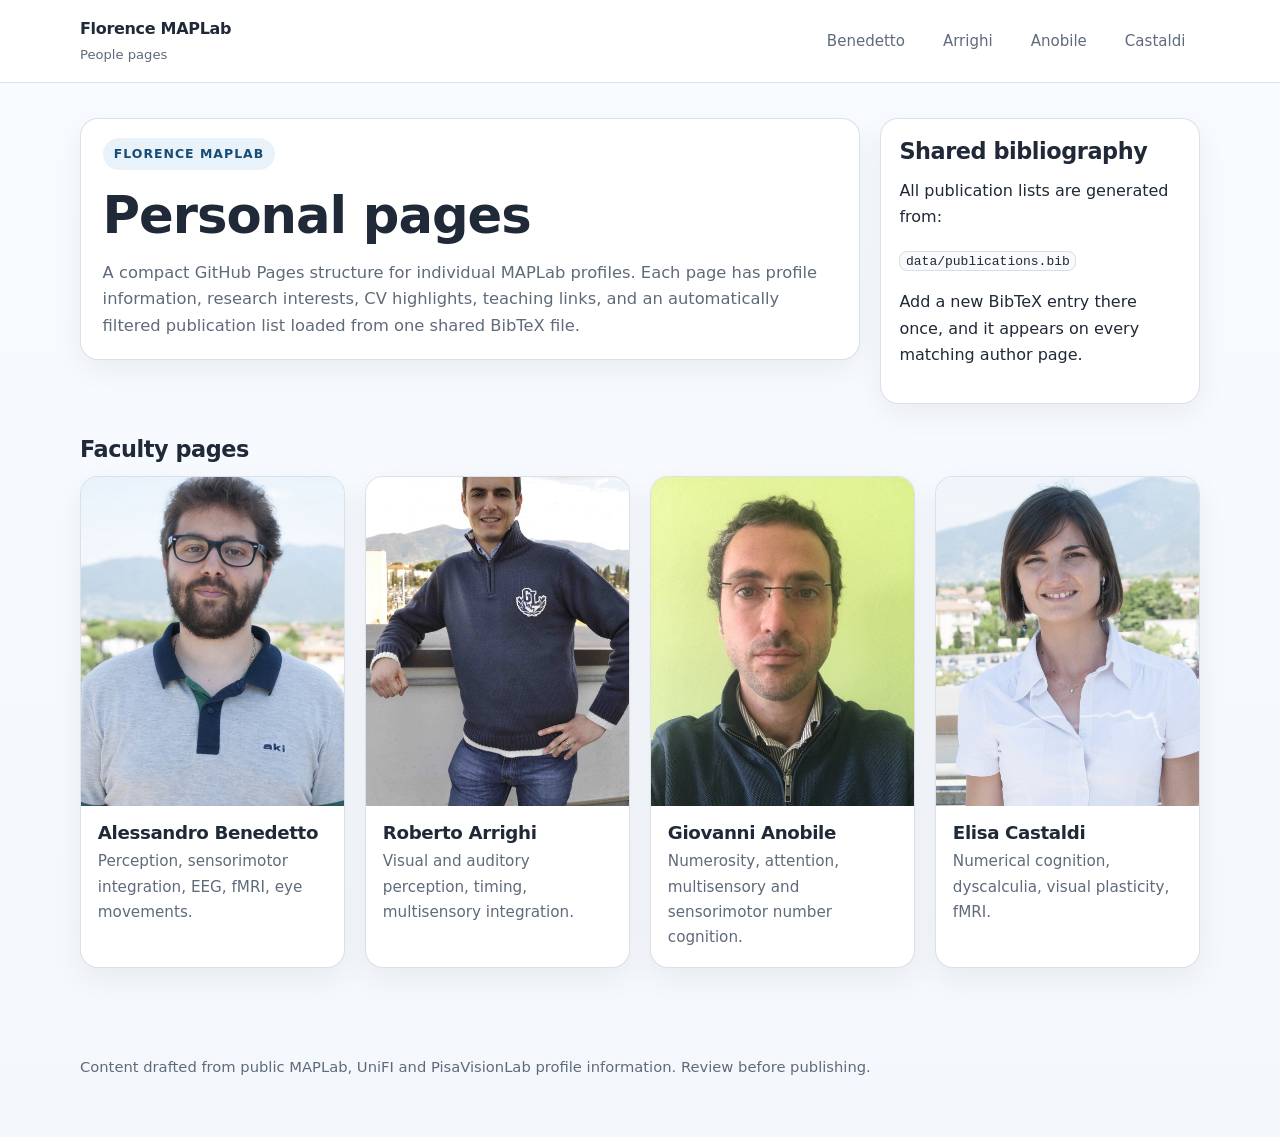
==== commit 0bf08a3e: "Add files via upload" ====
--- a/index.html
+++ b/index.html
@@ -5,7 +5,7 @@
   <meta name="viewport" content="width=device-width, initial-scale=1">
   <title>MAPLab People</title>
   <meta name="description" content="Personal pages for MAPLab faculty members.">
-  <link rel="stylesheet" href="assets/css/style.css?v=20260612d">
+  <link rel="stylesheet" href="assets/css/style.css?v=20260612e">
 </head>
 <body data-bib-url="data/publications.bib">
   <header class="site-header">
@@ -22,7 +22,7 @@
 
   <main>
     <section class="hero">
-      <div>
+      <div class="profile-intro">
         <div class="kicker">Florence MAPLab</div>
         <h1>Personal pages</h1>
         <p class="lede">A compact GitHub Pages structure for individual MAPLab profiles. Each page has profile information, research interests, CV highlights, teaching links, and an automatically filtered publication list loaded from one shared BibTeX file.</p>
--- a/assets/css/style.css
+++ b/assets/css/style.css
@@ -147,15 +147,16 @@
 }
 
 .lede {
-  font-size: 1.06rem;
+  font-size: 1.02rem;
   color: var(--muted);
   max-width: 70ch;
+  margin-bottom: 0;
 }
 
 .hero {
   display: grid;
-  grid-template-columns: minmax(0, 1.55fr) 330px;
-  gap: 1.6rem;
+  grid-template-columns: minmax(0, 1fr) 320px;
+  gap: 1.25rem;
   align-items: start;
 }
 
@@ -171,19 +172,26 @@
   box-shadow: var(--shadow);
 }
 
+.hero > div,
+.profile-intro {
+  align-self: start;
+  min-height: 0;
+}
+
 .hero > div {
-  padding: 1.7rem 1.75rem;
+  padding: 1.2rem 1.35rem;
 }
 
 .profile-card,
 .panel,
 .note {
-  padding: 1.25rem;
+  padding: 1.15rem;
 }
 
 .profile-card {
   position: sticky;
   top: 5.6rem;
+  align-self: start;
 }
 
 .profile-photo {
@@ -573,3 +581,23 @@
     grid-template-columns: 1fr;
   }
 }
+
+
+/* Compact hero fix: keep the author intro from stretching to the photo card height. */
+.hero {
+  align-items: start;
+}
+
+.hero > div,
+.profile-intro,
+.profile-card {
+  align-self: start;
+}
+
+.profile-intro {
+  min-height: 0 !important;
+}
+
+.profile-intro .lede:last-child {
+  margin-bottom: 0;
+}
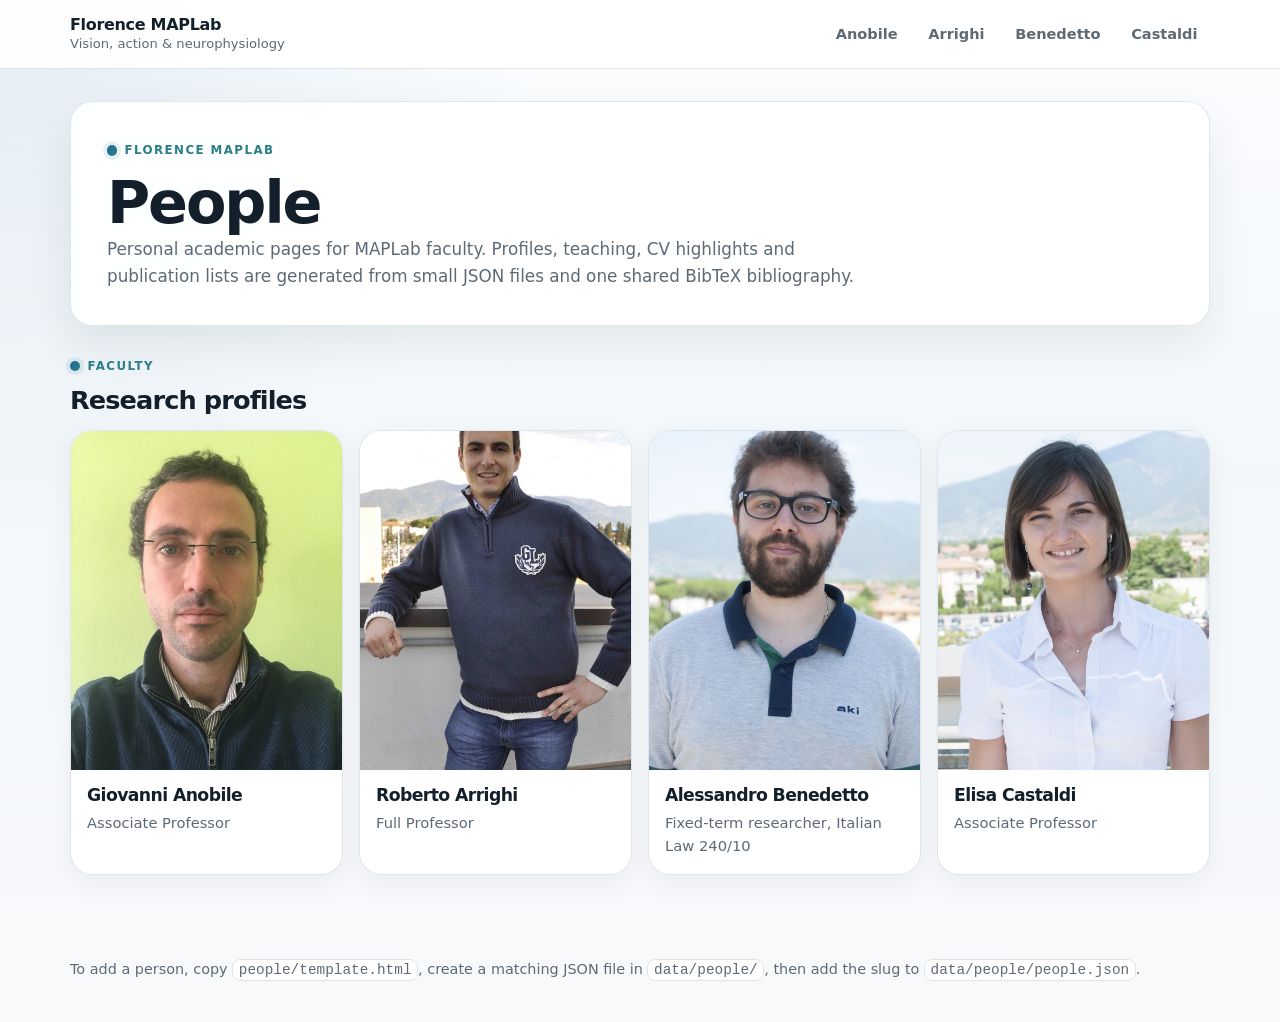
==== commit 7017533a: "Add files via upload" ====
--- a/index.html
+++ b/index.html
@@ -3,75 +3,45 @@
 <head>
   <meta charset="utf-8">
   <meta name="viewport" content="width=device-width, initial-scale=1">
-  <title>MAPLab People</title>
-  <meta name="description" content="Personal pages for MAPLab faculty members.">
-  <link rel="stylesheet" href="assets/css/style.css?v=20260612e">
+  <title>Florence MAPLab | People</title>
+  <meta name="description" content="Faculty pages for Florence MAPLab.">
+  <link rel="stylesheet" href="assets/css/style.css?v=20260612f">
 </head>
-<body data-bib-url="data/publications.bib">
+<body data-people-index="data/people/people.json">
   <header class="site-header">
     <nav class="nav" aria-label="Main navigation">
-      <a class="brand" href="index.html">Florence MAPLab <span>People pages</span></a>
-      <div class="nav-links">
-        <a href="people/alessandro-benedetto.html">Benedetto</a>
-        <a href="people/roberto-arrighi.html">Arrighi</a>
-        <a href="people/giovanni-anobile.html">Anobile</a>
-        <a href="people/elisa-castaldi.html">Castaldi</a>
-      </div>
+      <a class="brand" href="index.html">
+        <span class="brand-title">Florence MAPLab</span>
+        <span class="brand-subtitle">Vision, action & neurophysiology</span>
+      </a>
+      <div class="nav-links" data-people-nav></div>
     </nav>
   </header>
 
   <main>
-    <section class="hero">
-      <div class="profile-intro">
+    <section class="lab-hero">
+      <div>
         <div class="kicker">Florence MAPLab</div>
-        <h1>Personal pages</h1>
-        <p class="lede">A compact GitHub Pages structure for individual MAPLab profiles. Each page has profile information, research interests, CV highlights, teaching links, and an automatically filtered publication list loaded from one shared BibTeX file.</p>
+        <h1>People</h1>
+        <p class="lede">Personal academic pages for MAPLab faculty. Profiles, teaching, CV highlights and publication lists are generated from small JSON files and one shared BibTeX bibliography.</p>
       </div>
-      <aside class="profile-card">
-        <h2>Shared bibliography</h2>
-        <p>All publication lists are generated from:</p>
-        <p><code>data/publications.bib</code></p>
-        <p>Add a new BibTeX entry there once, and it appears on every matching author page.</p>
-      </aside>
     </section>
 
     <section>
-      <h2>Faculty pages</h2>
-      <div class="people-grid">
-        <a class="person-tile" href="people/alessandro-benedetto.html">
-          <img class="tile-photo" src="assets/images/alessandro-benedetto.jpg" alt="Photo of Alessandro Benedetto">
-          <div>
-            <h2>Alessandro Benedetto</h2>
-            <p>Perception, sensorimotor integration, EEG, fMRI, eye movements.</p>
-          </div>
-        </a>
-        <a class="person-tile" href="people/roberto-arrighi.html">
-          <img class="tile-photo" src="assets/images/roberto-arrighi.jpg" alt="Photo of Roberto Arrighi">
-          <div>
-            <h2>Roberto Arrighi</h2>
-            <p>Visual and auditory perception, timing, multisensory integration.</p>
-          </div>
-        </a>
-        <a class="person-tile" href="people/giovanni-anobile.html">
-          <img class="tile-photo" src="assets/images/giovanni-anobile.jpeg" alt="Photo of Giovanni Anobile">
-          <div>
-            <h2>Giovanni Anobile</h2>
-            <p>Numerosity, attention, multisensory and sensorimotor number cognition.</p>
-          </div>
-        </a>
-        <a class="person-tile" href="people/elisa-castaldi.html">
-          <img class="tile-photo" src="assets/images/elisa-castaldi.jpg" alt="Photo of Elisa Castaldi">
-          <div>
-            <h2>Elisa Castaldi</h2>
-            <p>Numerical cognition, dyscalculia, visual plasticity, fMRI.</p>
-          </div>
-        </a>
+      <div class="section-heading">
+        <div>
+          <div class="kicker">Faculty</div>
+          <h2>Research profiles</h2>
+        </div>
       </div>
+      <div class="people-grid" data-people-grid></div>
     </section>
   </main>
 
   <footer class="footer">
-    <p>Content drafted from public MAPLab, UniFI and PisaVisionLab profile information. Review before publishing.</p>
+    <p>To add a person, copy <code>people/template.html</code>, create a matching JSON file in <code>data/people/</code>, then add the slug to <code>data/people/people.json</code>.</p>
   </footer>
+
+  <script src="assets/js/index.js?v=20260612f" defer></script>
 </body>
 </html>
--- a/assets/css/style.css
+++ b/assets/css/style.css
@@ -1,19 +1,22 @@
 :root {
-  --text: #1f2937;
-  --muted: #5f6b7a;
-  --line: #d8dee8;
-  --line-strong: #c5cfdd;
-  --link: #114a75;
-  --link-hover: #0a3657;
-  --background: #f4f7fb;
-  --surface: #ffffff;
-  --surface-soft: #f8fafc;
-  --accent: #154c79;
-  --accent-soft: #eaf2f9;
-  --shadow: 0 10px 30px rgba(17, 24, 39, 0.06);
-  --radius: 18px;
-  --radius-sm: 12px;
-  --max: 1160px;
+  --ink: #13202b;
+  --muted: #5d6a75;
+  --subtle: #7b8893;
+  --line: #dce3ea;
+  --line-strong: #c4d0dc;
+  --paper: #ffffff;
+  --wash: #f4f7fa;
+  --wash-2: #edf3f8;
+  --navy: #153e5c;
+  --blue: #1f6c94;
+  --teal: #2b7f88;
+  --accent: #1f6c94;
+  --accent-soft: #e8f3f7;
+  --shadow: 0 18px 44px rgba(19, 32, 43, 0.08);
+  --shadow-soft: 0 8px 26px rgba(19, 32, 43, 0.05);
+  --radius: 22px;
+  --radius-sm: 14px;
+  --max: 1180px;
 }
 
 * { box-sizing: border-box; }
@@ -23,581 +26,668 @@
 body {
   margin: 0;
   font-family: Inter, ui-sans-serif, system-ui, -apple-system, BlinkMacSystemFont, "Segoe UI", sans-serif;
-  color: var(--text);
-  background: linear-gradient(180deg, #f8fbff 0%, var(--background) 100%);
-  line-height: 1.65;
+  color: var(--ink);
+  background:
+    radial-gradient(circle at top left, rgba(31, 108, 148, 0.10), transparent 34rem),
+    linear-gradient(180deg, #fbfdff 0%, var(--wash) 46%, #f7f9fb 100%);
+  line-height: 1.58;
 }
 
 a {
-  color: var(--link);
+  color: var(--blue);
   text-decoration: none;
 }
 
-a:hover {
-  color: var(--link-hover);
-  text-decoration: underline;
-}
-
-img { max-width: 100%; }
+a:hover { text-decoration: underline; }
 
 .site-header {
   position: sticky;
   top: 0;
-  z-index: 20;
-  backdrop-filter: blur(12px);
-  background: rgba(255, 255, 255, 0.9);
-  border-bottom: 1px solid rgba(216, 222, 232, 0.85);
+  z-index: 30;
+  background: rgba(255, 255, 255, 0.92);
+  border-bottom: 1px solid rgba(220, 227, 234, 0.9);
+  backdrop-filter: blur(14px);
 }
 
 .nav {
   max-width: var(--max);
   margin: 0 auto;
-  padding: 1rem 1.25rem;
-  display: flex;
+  padding: 0.85rem 1.25rem;
+  display: flex;
+  justify-content: space-between;
   align-items: center;
-  justify-content: space-between;
   gap: 1rem;
 }
 
 .brand {
-  font-weight: 750;
+  color: var(--ink);
+  min-width: 190px;
+}
+
+.brand:hover { text-decoration: none; }
+
+.brand-title {
+  display: block;
+  font-weight: 800;
   letter-spacing: -0.02em;
-  color: var(--text);
-}
-
-.brand:hover { text-decoration: none; }
-
-.brand span {
+  line-height: 1.1;
+}
+
+.brand-subtitle {
   display: block;
   margin-top: 0.12rem;
+  color: var(--muted);
   font-size: 0.82rem;
-  font-weight: 500;
-  color: var(--muted);
-  letter-spacing: 0;
+  line-height: 1.2;
 }
 
 .nav-links {
   display: flex;
   flex-wrap: wrap;
-  gap: 0.55rem;
-  font-size: 0.94rem;
+  justify-content: flex-end;
+  gap: 0.35rem;
 }
 
 .nav-links a {
-  padding: 0.5rem 0.85rem;
+  color: var(--muted);
+  padding: 0.48rem 0.72rem;
+  border-radius: 999px;
   border: 1px solid transparent;
-  border-radius: 999px;
-  color: var(--muted);
-  transition: background-color 0.18s ease, border-color 0.18s ease, color 0.18s ease;
-}
-
-.nav-links a:hover {
+  font-size: 0.91rem;
+  font-weight: 650;
+  transition: background-color 0.16s ease, color 0.16s ease, border-color 0.16s ease;
+}
+
+.nav-links a:hover,
+.nav-links a.is-current {
+  color: var(--navy);
+  background: var(--accent-soft);
+  border-color: rgba(31, 108, 148, 0.14);
   text-decoration: none;
-  color: var(--text);
-  background: rgba(234, 242, 249, 0.95);
-  border-color: rgba(21, 76, 121, 0.12);
 }
 
 main {
   max-width: var(--max);
   margin: 0 auto;
-  padding: 2.2rem 1.25rem 4rem;
+  padding: 2rem 1.25rem 4rem;
 }
 
 main > section + section {
-  margin-top: 2rem;
+  margin-top: 1.7rem;
 }
 
 h1, h2, h3 {
-  line-height: 1.2;
-  margin: 0 0 0.85rem;
-  letter-spacing: -0.02em;
+  margin: 0;
+  line-height: 1.12;
+  letter-spacing: -0.035em;
 }
 
 h1 {
-  font-size: clamp(2.2rem, 4vw, 3.2rem);
+  font-size: clamp(2.25rem, 4.6vw, 4rem);
+  font-weight: 820;
+}
+
+h2 {
+  font-size: clamp(1.42rem, 2vw, 1.85rem);
   font-weight: 780;
 }
 
-h2 {
-  font-size: 1.4rem;
-  font-weight: 720;
-}
-
 h3 {
-  font-size: 1.05rem;
-  font-weight: 680;
-}
-
-p { margin: 0 0 1rem; }
+  font-size: 1rem;
+  font-weight: 740;
+}
+
+p { margin: 0; }
 
 .kicker {
   display: inline-flex;
   align-items: center;
   gap: 0.45rem;
-  padding: 0.35rem 0.7rem;
+  width: fit-content;
+  margin-bottom: 0.65rem;
+  color: var(--teal);
+  font-size: 0.74rem;
+  font-weight: 800;
+  letter-spacing: 0.12em;
+  text-transform: uppercase;
+}
+
+.kicker::before {
+  content: "";
+  width: 0.65rem;
+  height: 0.65rem;
   border-radius: 999px;
-  background: var(--accent-soft);
-  color: var(--accent);
-  font-size: 0.78rem;
-  text-transform: uppercase;
-  letter-spacing: 0.08em;
-  font-weight: 700;
-  margin-bottom: 0.9rem;
+  background: linear-gradient(135deg, var(--blue), var(--teal));
+  box-shadow: 0 0 0 4px rgba(31, 108, 148, 0.10);
 }
 
 .lede {
-  font-size: 1.02rem;
-  color: var(--muted);
-  max-width: 70ch;
-  margin-bottom: 0;
-}
-
-.hero {
-  display: grid;
-  grid-template-columns: minmax(0, 1fr) 320px;
-  gap: 1.25rem;
-  align-items: start;
-}
-
-.hero > div,
-.profile-card,
+  max-width: 72ch;
+  color: var(--muted);
+  font-size: 1.05rem;
+}
+
+.lab-hero,
+.profile-hero,
 .panel,
-.person-tile,
-.publication-year,
-.note {
-  border: 1px solid rgba(216, 222, 232, 0.92);
-  background: var(--surface);
+.publications-section {
+  background: rgba(255, 255, 255, 0.94);
+  border: 1px solid rgba(220, 227, 234, 0.92);
   border-radius: var(--radius);
   box-shadow: var(--shadow);
 }
 
-.hero > div,
-.profile-intro {
-  align-self: start;
-  min-height: 0;
-}
-
-.hero > div {
-  padding: 1.2rem 1.35rem;
-}
-
-.profile-card,
-.panel,
-.note {
+.lab-hero {
+  padding: clamp(1.5rem, 3vw, 2.25rem);
+}
+
+.profile-hero {
+  display: grid;
+  grid-template-columns: 190px minmax(0, 1fr) 290px;
+  gap: 1.2rem;
+  align-items: center;
   padding: 1.15rem;
-}
-
-.profile-card {
-  position: sticky;
-  top: 5.6rem;
-  align-self: start;
-}
-
-.profile-photo {
-  margin: 0 0 1rem;
-}
-
-.profile-photo img,
-.tile-photo {
+  overflow: hidden;
+  position: relative;
+}
+
+.profile-hero::after {
+  content: "";
+  position: absolute;
+  right: -5rem;
+  top: -7rem;
+  width: 18rem;
+  height: 18rem;
+  border-radius: 50%;
+  background: radial-gradient(circle, rgba(31, 108, 148, 0.13), transparent 68%);
+  pointer-events: none;
+}
+
+.profile-photo-large {
+  margin: 0;
+  position: relative;
+  z-index: 1;
+}
+
+.profile-photo-large img {
   display: block;
   width: 100%;
-  background: var(--surface-soft);
+  aspect-ratio: 4 / 5;
   object-fit: cover;
-}
-
-.profile-photo img {
-  aspect-ratio: 4 / 5;
-  border-radius: 14px;
-}
-
-.profile-photo figcaption {
-  margin-top: 0.45rem;
-  font-size: 0.8rem;
-  color: var(--muted);
-}
-
-.meta-list {
+  border-radius: 18px;
+  border: 1px solid var(--line);
+  background: var(--wash-2);
+}
+
+.profile-photo-large figcaption {
+  margin-top: 0.38rem;
+  color: var(--subtle);
+  font-size: 0.75rem;
+}
+
+.profile-heading {
+  position: relative;
+  z-index: 1;
+  align-self: center;
+  padding: 0.3rem 0.2rem;
+}
+
+.profile-role {
+  margin: 0.45rem 0 0.6rem;
+  color: var(--navy);
+  font-weight: 720;
+  font-size: 1.04rem;
+}
+
+.profile-actions {
+  display: flex;
+  flex-wrap: wrap;
+  gap: 0.45rem;
+  margin-top: 0.9rem;
+}
+
+.profile-actions a,
+.text-links a,
+.publication-links a {
+  display: inline-flex;
+  align-items: center;
+  gap: 0.35rem;
+  padding: 0.36rem 0.64rem;
+  border-radius: 999px;
+  border: 1px solid rgba(31, 108, 148, 0.18);
+  background: var(--accent-soft);
+  color: var(--navy);
+  font-size: 0.88rem;
+  font-weight: 700;
+}
+
+.profile-actions a:hover,
+.text-links a:hover,
+.publication-links a:hover {
+  text-decoration: none;
+  background: #dceef5;
+}
+
+.profile-facts {
+  position: relative;
+  z-index: 1;
+  align-self: stretch;
+  display: flex;
+  align-items: center;
+  padding: 1rem;
+  border-radius: 18px;
+  background: linear-gradient(180deg, #f8fbfd, #f1f6fa);
+  border: 1px solid rgba(220, 227, 234, 0.95);
+}
+
+.profile-facts dl,
+.profile-facts dd {
+  margin: 0;
+}
+
+.profile-facts dl {
+  display: grid;
+  gap: 0.75rem;
+  width: 100%;
+}
+
+.profile-facts div {
+  padding-bottom: 0.75rem;
+  border-bottom: 1px solid rgba(196, 208, 220, 0.8);
+}
+
+.profile-facts div:last-child {
+  border-bottom: 0;
+  padding-bottom: 0;
+}
+
+.profile-facts dt {
+  color: var(--subtle);
+  font-size: 0.72rem;
+  font-weight: 800;
+  letter-spacing: 0.09em;
+  text-transform: uppercase;
+  margin-bottom: 0.18rem;
+}
+
+.profile-facts dd {
+  color: var(--ink);
+  font-size: 0.92rem;
+}
+
+.content-grid {
+  display: grid;
+  grid-template-columns: minmax(0, 1.28fr) minmax(300px, 0.72fr);
+  gap: 1.2rem;
+}
+
+.panel {
+  padding: 1.25rem;
+  box-shadow: var(--shadow-soft);
+}
+
+.panel-wide {
+  grid-row: span 2;
+}
+
+.panel h2 {
+  margin-bottom: 0.75rem;
+}
+
+.clean-list {
+  margin: 0.2rem 0 0;
+  padding-left: 1.15rem;
+}
+
+.clean-list li {
+  margin: 0.38rem 0;
+}
+
+.tags {
+  display: flex;
+  flex-wrap: wrap;
+  gap: 0.46rem;
+  padding: 0;
+  margin: 1rem 0 0;
+  list-style: none;
+}
+
+.tags li {
+  color: var(--navy);
+  background: var(--accent-soft);
+  border: 1px solid rgba(31, 108, 148, 0.14);
+  border-radius: 999px;
+  padding: 0.42rem 0.72rem;
+  font-size: 0.9rem;
+  font-weight: 650;
+}
+
+.text-links {
+  display: flex;
+  flex-wrap: wrap;
+  gap: 0.45rem;
+  margin-top: 0.85rem;
+}
+
+.section-heading {
+  display: flex;
+  justify-content: space-between;
+  align-items: end;
+  gap: 1rem;
+  margin-bottom: 1rem;
+}
+
+.publications-section {
+  padding: 1.25rem;
+}
+
+.pub-count {
+  color: var(--muted);
+  font-size: 0.94rem;
+  white-space: nowrap;
+}
+
+.publication-tools {
+  display: grid;
+  grid-template-columns: minmax(260px, 0.95fr) minmax(0, 1.4fr);
+  gap: 0.9rem;
+  align-items: start;
+  margin: 0 0 1.2rem;
+  padding: 0.95rem;
+  border: 1px solid var(--line);
+  border-radius: 18px;
+  background: #f9fbfd;
+}
+
+.search-box {
+  width: 100%;
+  min-width: 0;
+  border: 1px solid var(--line-strong);
+  border-radius: 13px;
+  padding: 0.82rem 0.92rem;
+  font: inherit;
+  color: var(--ink);
+  background: #fff;
+}
+
+.search-box:focus {
+  outline: none;
+  border-color: rgba(31, 108, 148, 0.42);
+  box-shadow: 0 0 0 4px rgba(31, 108, 148, 0.10);
+}
+
+.year-filter {
+  display: flex;
+  flex-wrap: wrap;
+  justify-content: flex-end;
+  gap: 0.42rem;
+}
+
+.year-filter:empty { display: none; }
+
+.year-filter-button {
+  appearance: none;
+  border: 1px solid rgba(196, 208, 220, 0.95);
+  background: #fff;
+  color: var(--muted);
+  border-radius: 999px;
+  padding: 0.48rem 0.78rem;
+  font: inherit;
+  font-size: 0.88rem;
+  font-weight: 720;
+  cursor: pointer;
+  transition: color 0.16s ease, background 0.16s ease, border-color 0.16s ease;
+}
+
+.year-filter-button:hover,
+.year-filter-button:focus {
+  color: var(--navy);
+  border-color: rgba(31, 108, 148, 0.32);
+  outline: none;
+}
+
+.year-filter-button.is-active {
+  color: #fff;
+  background: linear-gradient(135deg, var(--navy), var(--blue));
+  border-color: transparent;
+}
+
+.publications-list {
+  display: grid;
+  gap: 0;
+}
+
+.publication-year {
+  display: grid;
+  grid-template-columns: 96px minmax(0, 1fr);
+  gap: 1.05rem;
+  padding: 1.05rem 0;
+  border-top: 1px solid var(--line);
+}
+
+.publication-year:first-child {
+  border-top: 0;
+  padding-top: 0.2rem;
+}
+
+.publication-year h3 {
+  margin: 0;
+  padding-top: 0.15rem;
+}
+
+.publication-year h3 span {
+  display: block;
+  color: var(--navy);
+  font-size: 1.55rem;
+  font-weight: 820;
+  letter-spacing: -0.04em;
+}
+
+.publication-year h3 small {
+  display: block;
+  margin-top: 0.15rem;
+  color: var(--subtle);
+  font-size: 0.78rem;
+  font-weight: 700;
+  letter-spacing: 0.02em;
+}
+
+.year-publications {
   list-style: none;
   margin: 0;
   padding: 0;
-  display: grid;
-  gap: 0.55rem;
-  font-size: 0.95rem;
-}
-
-.meta-list li {
-  padding-bottom: 0.55rem;
-  border-bottom: 1px solid rgba(216, 222, 232, 0.75);
-}
-
-.meta-list li:last-child {
-  border-bottom: 0;
-  padding-bottom: 0;
-}
-
-.meta-list strong { color: var(--text); }
-
-.grid {
-  display: grid;
-  grid-template-columns: repeat(12, minmax(0, 1fr));
-  gap: 1.25rem;
-}
-
-.col-8 { grid-column: span 8; }
-.col-4 { grid-column: span 4; }
-.col-6 { grid-column: span 6; }
-.col-12 { grid-column: span 12; }
-
-.panel {
-  min-height: 100%;
-}
-
-.panel ul {
-  margin: 0.45rem 0 0;
-  padding-left: 1.15rem;
-}
-
-.panel li { margin: 0.34rem 0; }
-
-.tags {
-  display: flex;
+}
+
+.publication {
+  border-bottom: 1px solid rgba(220, 227, 234, 0.82);
+  padding: 0.95rem 0;
+}
+
+.publication:first-child { padding-top: 0.1rem; }
+.publication:last-child { border-bottom: 0; padding-bottom: 0.1rem; }
+
+.publication-title {
+  font-weight: 780;
+  line-height: 1.38;
+  margin-bottom: 0.25rem;
+}
+
+.publication-title a {
+  color: var(--ink);
+}
+
+.publication-title a:hover {
+  color: var(--blue);
+}
+
+.publication-authors {
+  color: #2d3b45;
+  opacity: 0.88;
+  font-size: 0.94rem;
+  margin-bottom: 0.15rem;
+}
+
+.publication-meta {
+  color: var(--muted);
+  font-size: 0.91rem;
+}
+
+.publication-links {
+  display: flex;
+  gap: 0.45rem;
   flex-wrap: wrap;
-  gap: 0.5rem;
-  padding: 0;
-  margin: 0.9rem 0 0;
-  list-style: none;
-}
-
-.tags li {
-  padding: 0.4rem 0.72rem;
-  border-radius: 999px;
-  border: 1px solid rgba(21, 76, 121, 0.12);
-  background: var(--accent-soft);
-  color: var(--accent);
-  font-size: 0.9rem;
-  font-weight: 560;
+  margin-top: 0.42rem;
+}
+
+.publication-links a {
+  padding: 0.25rem 0.52rem;
+  font-size: 0.8rem;
 }
 
 .people-grid {
   display: grid;
-  grid-template-columns: repeat(auto-fit, minmax(220px, 1fr));
-  gap: 1.25rem;
+  grid-template-columns: repeat(4, minmax(0, 1fr));
+  gap: 1rem;
 }
 
 .person-tile {
   display: block;
   overflow: hidden;
   color: inherit;
+  border: 1px solid rgba(220, 227, 234, 0.92);
+  border-radius: var(--radius);
+  background: rgba(255, 255, 255, 0.94);
+  box-shadow: var(--shadow-soft);
   transition: transform 0.18s ease, box-shadow 0.18s ease, border-color 0.18s ease;
 }
 
 .person-tile:hover {
+  transform: translateY(-3px);
+  border-color: rgba(31, 108, 148, 0.24);
+  box-shadow: var(--shadow);
   text-decoration: none;
-  transform: translateY(-2px);
-  box-shadow: 0 14px 34px rgba(17, 24, 39, 0.1);
-  border-color: rgba(21, 76, 121, 0.18);
-}
-
-.person-tile div { padding: 1rem 1.05rem 1.1rem; }
-.person-tile h2 { margin: 0 0 0.35rem; font-size: 1.14rem; }
-.person-tile p { margin: 0; color: var(--muted); font-size: 0.95rem; }
-
-.tile-photo {
+}
+
+.person-tile img {
+  display: block;
+  width: 100%;
   aspect-ratio: 4 / 5;
-}
-
-.publication-tools {
-  display: grid;
-  grid-template-columns: minmax(0, 1fr) auto;
-  grid-template-areas:
-    "search count"
-    "years years";
-  gap: 0.9rem 1rem;
-  align-items: center;
-  padding: 1.15rem 1.25rem;
-  border: 1px solid rgba(216, 222, 232, 0.92);
-  border-radius: var(--radius);
-  background: var(--surface);
-  box-shadow: var(--shadow);
-  margin: 0.8rem 0 1.2rem;
-}
-
-.search-box {
-  grid-area: search;
-  min-width: 0;
-  width: 100%;
+  object-fit: cover;
+  background: var(--wash-2);
+}
+
+.person-tile div {
+  padding: 1rem;
+}
+
+.person-tile h2 {
+  font-size: 1.08rem;
+  margin-bottom: 0.35rem;
+}
+
+.person-tile p {
+  color: var(--muted);
+  font-size: 0.92rem;
+}
+
+.note {
+  padding: 1rem;
+  color: var(--muted);
   border: 1px solid var(--line);
-  border-radius: 12px;
-  padding: 0.82rem 0.95rem;
-  font: inherit;
-  background: var(--surface-soft);
-  transition: border-color 0.18s ease, box-shadow 0.18s ease, background-color 0.18s ease;
-}
-
-.search-box:focus {
-  outline: none;
-  background: var(--surface);
-  border-color: rgba(21, 76, 121, 0.35);
-  box-shadow: 0 0 0 4px rgba(21, 76, 121, 0.09);
-}
-
-.pub-count {
-  grid-area: count;
-  justify-self: end;
-  color: var(--muted);
-  font-size: 0.94rem;
-  white-space: nowrap;
-}
-
-.year-filter {
-  grid-area: years;
-  display: flex;
-  flex-wrap: wrap;
-  gap: 0.45rem;
-  align-items: center;
-}
-
-.year-filter-button {
-  border: 1px solid var(--line);
-  background: var(--surface-soft);
-  color: var(--muted);
-  border-radius: 999px;
-  padding: 0.46rem 0.8rem;
-  font: inherit;
-  font-size: 0.92rem;
-  font-weight: 560;
-  cursor: pointer;
-  transition: background-color 0.18s ease, border-color 0.18s ease, color 0.18s ease, transform 0.18s ease;
-}
-
-.year-filter-button:hover,
-.year-filter-button:focus {
-  border-color: rgba(21, 76, 121, 0.28);
-  color: var(--text);
+  border-radius: var(--radius-sm);
   background: #fff;
-  outline: none;
-}
-
-.year-filter-button.is-active {
-  background: var(--accent);
-  border-color: var(--accent);
-  color: #fff;
-}
-
-.publications-list {
-  display: grid;
-  gap: 1rem;
-}
-
-.publication-year {
-  display: grid;
-  grid-template-columns: 118px minmax(0, 1fr);
-  gap: 1.15rem;
-  padding: 1.15rem 1.2rem;
-}
-
-.publication-year h3 {
-  display: flex;
-  flex-direction: column;
-  align-items: flex-start;
-  gap: 0.6rem;
-  margin: 0;
-}
-
-.publication-year h3 span {
-  display: inline-flex;
-  align-items: center;
-  justify-content: center;
-  min-width: 86px;
-  padding: 0.5rem 0.75rem;
-  border-radius: 14px;
-  background: var(--accent-soft);
-  color: var(--accent);
-  font-size: 1.22rem;
-  font-weight: 760;
-  letter-spacing: -0.02em;
-}
-
-.publication-year h3 small {
-  display: inline-flex;
-  align-items: center;
-  padding: 0.28rem 0.6rem;
-  border-radius: 999px;
-  background: var(--surface-soft);
-  border: 1px solid var(--line);
-  color: var(--muted);
-  font-size: 0.8rem;
-  font-weight: 600;
-}
-
-.year-publications {
-  list-style: none;
-  margin: 0;
-  padding: 0;
-}
-
-.publication {
-  border: 0;
-  border-top: 1px solid rgba(216, 222, 232, 0.85);
-  padding: 0.95rem 0 0.95rem;
-  background: transparent;
-}
-
-.publication:first-child {
-  border-top: 0;
-  padding-top: 0.15rem;
-}
-
-.publication:last-child { padding-bottom: 0.1rem; }
-
-.publication-title {
-  font-size: 1rem;
-  font-weight: 710;
-  line-height: 1.4;
-  margin-bottom: 0.28rem;
-}
-
-.publication-title a {
-  color: var(--text);
-}
-
-.publication-title a:hover {
-  color: var(--link);
-}
-
-.publication-authors {
-  color: var(--text);
-  opacity: 0.84;
-  font-size: 0.95rem;
-  margin-bottom: 0.16rem;
-}
-
-.publication-meta {
-  color: var(--muted);
-  font-size: 0.93rem;
-}
-
-.publication-links {
-  margin-top: 0.45rem;
-  display: flex;
-  flex-wrap: wrap;
-  gap: 0.55rem;
-  font-size: 0.86rem;
-}
-
-.publication-links a {
-  display: inline-flex;
-  align-items: center;
-  padding: 0.26rem 0.55rem;
-  border-radius: 999px;
-  background: var(--surface-soft);
-  border: 1px solid var(--line);
-  font-weight: 650;
-}
-
-.note { color: var(--muted); }
+}
 
 .footer {
   max-width: var(--max);
   margin: 0 auto;
-  padding: 1.4rem 1.25rem 2.6rem;
-  color: var(--muted);
-  font-size: 0.92rem;
+  padding: 1.2rem 1.25rem 2.6rem;
+  color: var(--muted);
+  font-size: 0.9rem;
 }
 
 code {
-  background: var(--surface-soft);
+  padding: 0.12rem 0.35rem;
+  border-radius: 8px;
   border: 1px solid var(--line);
-  border-radius: 8px;
-  padding: 0.1rem 0.35rem;
-}
-
-@media (max-width: 980px) {
-  .hero {
-    grid-template-columns: 1fr;
-  }
-
-  .profile-card {
-    position: static;
-  }
-}
-
-@media (max-width: 860px) {
-  .grid {
-    grid-template-columns: 1fr;
-  }
-
-  .col-8,
-  .col-6,
-  .col-4,
-  .col-12 {
-    grid-column: span 1;
-  }
-
-  .publication-year {
-    grid-template-columns: 1fr;
-    gap: 0.8rem;
-  }
-
-  .publication-year h3 {
-    flex-direction: row;
-    align-items: center;
-    justify-content: space-between;
-    flex-wrap: wrap;
-  }
-}
-
-@media (max-width: 720px) {
+  background: #fff;
+}
+
+@media (max-width: 1040px) {
+  .profile-hero {
+    grid-template-columns: 170px minmax(0, 1fr);
+  }
+
+  .profile-facts {
+    grid-column: 1 / -1;
+  }
+
+  .profile-facts dl {
+    grid-template-columns: repeat(3, minmax(0, 1fr));
+  }
+
+  .profile-facts div {
+    border-bottom: 0;
+    border-right: 1px solid rgba(196, 208, 220, 0.8);
+    padding: 0 0.85rem 0 0;
+  }
+
+  .profile-facts div:last-child { border-right: 0; }
+  .people-grid { grid-template-columns: repeat(2, minmax(0, 1fr)); }
+}
+
+@media (max-width: 820px) {
   .nav {
     align-items: flex-start;
     flex-direction: column;
   }
 
-  main {
-    padding-top: 1.4rem;
-  }
-
-  .hero > div,
-  .profile-card,
-  .panel,
-  .note {
-    padding: 1.1rem;
-  }
-
+  .nav-links { justify-content: flex-start; }
+
+  main { padding-top: 1.3rem; }
+
+  .profile-hero,
+  .content-grid,
   .publication-tools {
     grid-template-columns: 1fr;
-    grid-template-areas:
-      "search"
-      "years"
-      "count";
-  }
-
-  .pub-count {
-    justify-self: start;
-  }
-
-  .people-grid {
+  }
+
+  .profile-photo-large {
+    max-width: 260px;
+  }
+
+  .profile-facts dl {
     grid-template-columns: 1fr;
   }
-}
-
-
-/* Compact hero fix: keep the author intro from stretching to the photo card height. */
-.hero {
-  align-items: start;
-}
-
-.hero > div,
-.profile-intro,
-.profile-card {
-  align-self: start;
-}
-
-.profile-intro {
-  min-height: 0 !important;
-}
-
-.profile-intro .lede:last-child {
-  margin-bottom: 0;
-}
+
+  .profile-facts div {
+    border-right: 0;
+    border-bottom: 1px solid rgba(196, 208, 220, 0.8);
+    padding: 0 0 0.75rem;
+  }
+
+  .publication-year {
+    grid-template-columns: 1fr;
+    gap: 0.35rem;
+  }
+
+  .publication-year h3 {
+    display: flex;
+    justify-content: space-between;
+    align-items: baseline;
+    gap: 1rem;
+  }
+
+  .year-filter { justify-content: flex-start; }
+}
+
+@media (max-width: 560px) {
+  h1 { font-size: 2.15rem; }
+  .people-grid { grid-template-columns: 1fr; }
+  .profile-hero,
+  .panel,
+  .publications-section,
+  .lab-hero {
+    border-radius: 18px;
+  }
+}
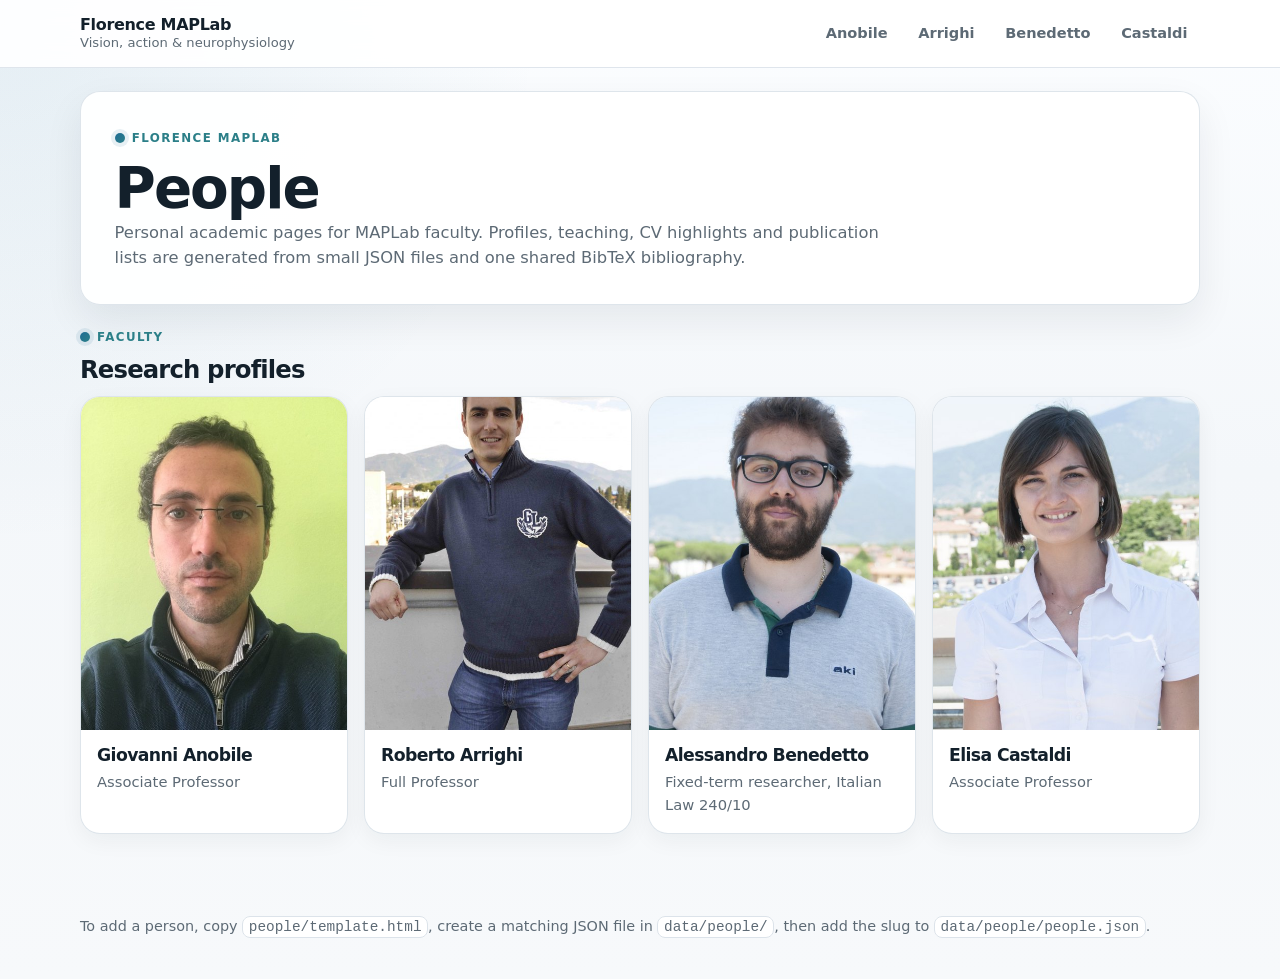
==== commit 6bad0155: "Add files via upload" ====
--- a/index.html
+++ b/index.html
@@ -5,7 +5,7 @@
   <meta name="viewport" content="width=device-width, initial-scale=1">
   <title>Florence MAPLab | People</title>
   <meta name="description" content="Faculty pages for Florence MAPLab.">
-  <link rel="stylesheet" href="assets/css/style.css?v=20260612f">
+  <link rel="stylesheet" href="assets/css/style.css?v=20260612g">
 </head>
 <body data-people-index="data/people/people.json">
   <header class="site-header">
@@ -42,6 +42,6 @@
     <p>To add a person, copy <code>people/template.html</code>, create a matching JSON file in <code>data/people/</code>, then add the slug to <code>data/people/people.json</code>.</p>
   </footer>
 
-  <script src="assets/js/index.js?v=20260612f" defer></script>
+  <script src="assets/js/index.js?v=20260612g" defer></script>
 </body>
 </html>
--- a/assets/css/style.css
+++ b/assets/css/style.css
@@ -12,15 +12,14 @@
   --teal: #2b7f88;
   --accent: #1f6c94;
   --accent-soft: #e8f3f7;
-  --shadow: 0 18px 44px rgba(19, 32, 43, 0.08);
-  --shadow-soft: 0 8px 26px rgba(19, 32, 43, 0.05);
-  --radius: 22px;
+  --shadow: 0 16px 38px rgba(19, 32, 43, 0.075);
+  --shadow-soft: 0 7px 22px rgba(19, 32, 43, 0.05);
+  --radius: 20px;
   --radius-sm: 14px;
-  --max: 1180px;
+  --max: 1160px;
 }
 
 * { box-sizing: border-box; }
-
 html { scroll-behavior: smooth; }
 
 body {
@@ -29,15 +28,11 @@
   color: var(--ink);
   background:
     radial-gradient(circle at top left, rgba(31, 108, 148, 0.10), transparent 34rem),
-    linear-gradient(180deg, #fbfdff 0%, var(--wash) 46%, #f7f9fb 100%);
-  line-height: 1.58;
-}
-
-a {
-  color: var(--blue);
-  text-decoration: none;
-}
-
+    linear-gradient(180deg, #fbfdff 0%, var(--wash) 48%, #f7f9fb 100%);
+  line-height: 1.56;
+}
+
+a { color: var(--blue); text-decoration: none; }
 a:hover { text-decoration: underline; }
 
 .site-header {
@@ -59,11 +54,7 @@
   gap: 1rem;
 }
 
-.brand {
-  color: var(--ink);
-  min-width: 190px;
-}
-
+.brand { color: var(--ink); min-width: 190px; }
 .brand:hover { text-decoration: none; }
 
 .brand-title {
@@ -95,7 +86,6 @@
   border: 1px solid transparent;
   font-size: 0.91rem;
   font-weight: 650;
-  transition: background-color 0.16s ease, color 0.16s ease, border-color 0.16s ease;
 }
 
 .nav-links a:hover,
@@ -109,12 +99,10 @@
 main {
   max-width: var(--max);
   margin: 0 auto;
-  padding: 2rem 1.25rem 4rem;
-}
-
-main > section + section {
-  margin-top: 1.7rem;
-}
+  padding: 1.45rem 1.25rem 4rem;
+}
+
+main > section + section { margin-top: 1.25rem; }
 
 h1, h2, h3 {
   margin: 0;
@@ -123,13 +111,13 @@
 }
 
 h1 {
-  font-size: clamp(2.25rem, 4.6vw, 4rem);
-  font-weight: 820;
+  font-size: clamp(2.25rem, 4.4vw, 3.75rem);
+  font-weight: 830;
 }
 
 h2 {
-  font-size: clamp(1.42rem, 2vw, 1.85rem);
-  font-weight: 780;
+  font-size: clamp(1.34rem, 1.9vw, 1.7rem);
+  font-weight: 790;
 }
 
 h3 {
@@ -144,7 +132,7 @@
   align-items: center;
   gap: 0.45rem;
   width: fit-content;
-  margin-bottom: 0.65rem;
+  margin-bottom: 0.58rem;
   color: var(--teal);
   font-size: 0.74rem;
   font-weight: 800;
@@ -154,17 +142,17 @@
 
 .kicker::before {
   content: "";
-  width: 0.65rem;
-  height: 0.65rem;
+  width: 0.62rem;
+  height: 0.62rem;
   border-radius: 999px;
   background: linear-gradient(135deg, var(--blue), var(--teal));
   box-shadow: 0 0 0 4px rgba(31, 108, 148, 0.10);
 }
 
 .lede {
-  max-width: 72ch;
-  color: var(--muted);
-  font-size: 1.05rem;
+  max-width: 76ch;
+  color: var(--muted);
+  font-size: 1.02rem;
 }
 
 .lab-hero,
@@ -177,16 +165,20 @@
   box-shadow: var(--shadow);
 }
 
-.lab-hero {
-  padding: clamp(1.5rem, 3vw, 2.25rem);
-}
-
+.lab-hero { padding: clamp(1.35rem, 3vw, 2.1rem); }
+
+/* Key fix: the hero is a compact two-column area.
+   The photo sits on the right; the facts fill the space under the name on the left.
+   This removes the empty gap before Research interests. */
 .profile-hero {
   display: grid;
-  grid-template-columns: 190px minmax(0, 1fr) 290px;
-  gap: 1.2rem;
-  align-items: center;
-  padding: 1.15rem;
+  grid-template-columns: minmax(0, 1fr) 236px;
+  grid-template-areas:
+    "heading photo"
+    "facts   photo";
+  gap: 1rem;
+  align-items: start;
+  padding: 1rem;
   overflow: hidden;
   position: relative;
 }
@@ -199,14 +191,60 @@
   width: 18rem;
   height: 18rem;
   border-radius: 50%;
-  background: radial-gradient(circle, rgba(31, 108, 148, 0.13), transparent 68%);
+  background: radial-gradient(circle, rgba(31, 108, 148, 0.12), transparent 68%);
   pointer-events: none;
 }
 
+.profile-heading,
+.profile-facts,
 .profile-photo-large {
-  margin: 0;
   position: relative;
   z-index: 1;
+}
+
+.profile-heading {
+  grid-area: heading;
+  padding: 0.55rem 0.75rem 0.35rem;
+}
+
+.profile-role {
+  margin: 0.38rem 0 0.55rem;
+  color: var(--navy);
+  font-weight: 730;
+  font-size: 1.02rem;
+}
+
+.profile-actions {
+  display: flex;
+  flex-wrap: wrap;
+  gap: 0.42rem;
+  margin-top: 0.8rem;
+}
+
+.profile-actions a,
+.text-links a,
+.publication-links a {
+  display: inline-flex;
+  align-items: center;
+  padding: 0.34rem 0.62rem;
+  border-radius: 999px;
+  border: 1px solid rgba(31, 108, 148, 0.18);
+  background: var(--accent-soft);
+  color: var(--navy);
+  font-size: 0.86rem;
+  font-weight: 700;
+}
+
+.profile-actions a:hover,
+.text-links a:hover,
+.publication-links a:hover {
+  text-decoration: none;
+  background: #dceef5;
+}
+
+.profile-photo-large {
+  grid-area: photo;
+  margin: 0;
 }
 
 .profile-photo-large img {
@@ -214,141 +252,87 @@
   width: 100%;
   aspect-ratio: 4 / 5;
   object-fit: cover;
-  border-radius: 18px;
+  border-radius: 17px;
   border: 1px solid var(--line);
   background: var(--wash-2);
 }
 
 .profile-photo-large figcaption {
-  margin-top: 0.38rem;
+  margin-top: 0.35rem;
   color: var(--subtle);
-  font-size: 0.75rem;
-}
-
-.profile-heading {
-  position: relative;
-  z-index: 1;
-  align-self: center;
-  padding: 0.3rem 0.2rem;
-}
-
-.profile-role {
-  margin: 0.45rem 0 0.6rem;
-  color: var(--navy);
-  font-weight: 720;
-  font-size: 1.04rem;
-}
-
-.profile-actions {
-  display: flex;
-  flex-wrap: wrap;
-  gap: 0.45rem;
-  margin-top: 0.9rem;
-}
-
-.profile-actions a,
-.text-links a,
-.publication-links a {
-  display: inline-flex;
-  align-items: center;
-  gap: 0.35rem;
-  padding: 0.36rem 0.64rem;
-  border-radius: 999px;
-  border: 1px solid rgba(31, 108, 148, 0.18);
-  background: var(--accent-soft);
-  color: var(--navy);
-  font-size: 0.88rem;
-  font-weight: 700;
-}
-
-.profile-actions a:hover,
-.text-links a:hover,
-.publication-links a:hover {
-  text-decoration: none;
-  background: #dceef5;
+  font-size: 0.74rem;
 }
 
 .profile-facts {
-  position: relative;
-  z-index: 1;
-  align-self: stretch;
-  display: flex;
-  align-items: center;
-  padding: 1rem;
-  border-radius: 18px;
+  grid-area: facts;
+  padding: 0.75rem 0.9rem;
+  border-radius: 17px;
   background: linear-gradient(180deg, #f8fbfd, #f1f6fa);
   border: 1px solid rgba(220, 227, 234, 0.95);
 }
 
 .profile-facts dl,
-.profile-facts dd {
-  margin: 0;
-}
+.profile-facts dd { margin: 0; }
 
 .profile-facts dl {
   display: grid;
-  gap: 0.75rem;
-  width: 100%;
+  grid-template-columns: repeat(3, minmax(0, 1fr));
+  gap: 0.8rem;
 }
 
 .profile-facts div {
-  padding-bottom: 0.75rem;
-  border-bottom: 1px solid rgba(196, 208, 220, 0.8);
+  min-width: 0;
+  padding-right: 0.8rem;
+  border-right: 1px solid rgba(196, 208, 220, 0.78);
 }
 
 .profile-facts div:last-child {
-  border-bottom: 0;
-  padding-bottom: 0;
+  padding-right: 0;
+  border-right: 0;
 }
 
 .profile-facts dt {
   color: var(--subtle);
-  font-size: 0.72rem;
-  font-weight: 800;
+  font-size: 0.69rem;
+  font-weight: 830;
   letter-spacing: 0.09em;
   text-transform: uppercase;
-  margin-bottom: 0.18rem;
+  margin-bottom: 0.16rem;
 }
 
 .profile-facts dd {
   color: var(--ink);
-  font-size: 0.92rem;
+  font-size: 0.9rem;
+  overflow-wrap: anywhere;
 }
 
 .content-grid {
   display: grid;
   grid-template-columns: minmax(0, 1.28fr) minmax(300px, 0.72fr);
-  gap: 1.2rem;
+  gap: 1rem;
 }
 
 .panel {
-  padding: 1.25rem;
+  padding: 1.08rem;
   box-shadow: var(--shadow-soft);
 }
 
-.panel-wide {
-  grid-row: span 2;
-}
-
-.panel h2 {
-  margin-bottom: 0.75rem;
-}
+.panel-wide { grid-row: span 2; }
+.panel h2 { margin-bottom: 0.65rem; }
 
 .clean-list {
-  margin: 0.2rem 0 0;
-  padding-left: 1.15rem;
-}
-
-.clean-list li {
-  margin: 0.38rem 0;
-}
+  margin: 0.15rem 0 0;
+  padding-left: 1.1rem;
+}
+
+.clean-list li { margin: 0.34rem 0; }
 
 .tags {
   display: flex;
   flex-wrap: wrap;
-  gap: 0.46rem;
+  gap: 0.42rem;
   padding: 0;
-  margin: 1rem 0 0;
+  margin: 0.85rem 0 0;
   list-style: none;
 }
 
@@ -357,16 +341,16 @@
   background: var(--accent-soft);
   border: 1px solid rgba(31, 108, 148, 0.14);
   border-radius: 999px;
-  padding: 0.42rem 0.72rem;
-  font-size: 0.9rem;
+  padding: 0.38rem 0.66rem;
+  font-size: 0.88rem;
   font-weight: 650;
 }
 
 .text-links {
   display: flex;
   flex-wrap: wrap;
-  gap: 0.45rem;
-  margin-top: 0.85rem;
+  gap: 0.42rem;
+  margin-top: 0.75rem;
 }
 
 .section-heading {
@@ -374,28 +358,26 @@
   justify-content: space-between;
   align-items: end;
   gap: 1rem;
-  margin-bottom: 1rem;
-}
-
-.publications-section {
-  padding: 1.25rem;
-}
+  margin-bottom: 0.85rem;
+}
+
+.publications-section { padding: 1.08rem; }
 
 .pub-count {
   color: var(--muted);
-  font-size: 0.94rem;
+  font-size: 0.92rem;
   white-space: nowrap;
 }
 
 .publication-tools {
   display: grid;
-  grid-template-columns: minmax(260px, 0.95fr) minmax(0, 1.4fr);
-  gap: 0.9rem;
+  grid-template-columns: minmax(260px, 0.9fr) minmax(0, 1.5fr);
+  gap: 0.85rem;
   align-items: start;
-  margin: 0 0 1.2rem;
-  padding: 0.95rem;
+  margin: 0 0 1.05rem;
+  padding: 0.8rem;
   border: 1px solid var(--line);
-  border-radius: 18px;
+  border-radius: 17px;
   background: #f9fbfd;
 }
 
@@ -404,7 +386,7 @@
   min-width: 0;
   border: 1px solid var(--line-strong);
   border-radius: 13px;
-  padding: 0.82rem 0.92rem;
+  padding: 0.78rem 0.9rem;
   font: inherit;
   color: var(--ink);
   background: #fff;
@@ -420,7 +402,7 @@
   display: flex;
   flex-wrap: wrap;
   justify-content: flex-end;
-  gap: 0.42rem;
+  gap: 0.38rem;
 }
 
 .year-filter:empty { display: none; }
@@ -431,12 +413,11 @@
   background: #fff;
   color: var(--muted);
   border-radius: 999px;
-  padding: 0.48rem 0.78rem;
+  padding: 0.45rem 0.72rem;
   font: inherit;
-  font-size: 0.88rem;
+  font-size: 0.86rem;
   font-weight: 720;
   cursor: pointer;
-  transition: color 0.16s ease, background 0.16s ease, border-color 0.16s ease;
 }
 
 .year-filter-button:hover,
@@ -452,42 +433,39 @@
   border-color: transparent;
 }
 
-.publications-list {
-  display: grid;
-  gap: 0;
-}
+.publications-list { display: grid; gap: 0; }
 
 .publication-year {
   display: grid;
-  grid-template-columns: 96px minmax(0, 1fr);
-  gap: 1.05rem;
-  padding: 1.05rem 0;
+  grid-template-columns: 86px minmax(0, 1fr);
+  gap: 1rem;
+  padding: 0.95rem 0;
   border-top: 1px solid var(--line);
 }
 
 .publication-year:first-child {
   border-top: 0;
-  padding-top: 0.2rem;
+  padding-top: 0.15rem;
 }
 
 .publication-year h3 {
   margin: 0;
-  padding-top: 0.15rem;
+  padding-top: 0.12rem;
 }
 
 .publication-year h3 span {
   display: block;
   color: var(--navy);
-  font-size: 1.55rem;
-  font-weight: 820;
+  font-size: 1.46rem;
+  font-weight: 830;
   letter-spacing: -0.04em;
 }
 
 .publication-year h3 small {
   display: block;
-  margin-top: 0.15rem;
+  margin-top: 0.12rem;
   color: var(--subtle);
-  font-size: 0.78rem;
+  font-size: 0.76rem;
   font-weight: 700;
   letter-spacing: 0.02em;
 }
@@ -500,48 +478,43 @@
 
 .publication {
   border-bottom: 1px solid rgba(220, 227, 234, 0.82);
-  padding: 0.95rem 0;
-}
-
-.publication:first-child { padding-top: 0.1rem; }
-.publication:last-child { border-bottom: 0; padding-bottom: 0.1rem; }
+  padding: 0.85rem 0;
+}
+
+.publication:first-child { padding-top: 0.08rem; }
+.publication:last-child { border-bottom: 0; padding-bottom: 0.08rem; }
 
 .publication-title {
   font-weight: 780;
-  line-height: 1.38;
-  margin-bottom: 0.25rem;
-}
-
-.publication-title a {
-  color: var(--ink);
-}
-
-.publication-title a:hover {
-  color: var(--blue);
-}
+  line-height: 1.36;
+  margin-bottom: 0.22rem;
+}
+
+.publication-title a { color: var(--ink); }
+.publication-title a:hover { color: var(--blue); }
 
 .publication-authors {
   color: #2d3b45;
   opacity: 0.88;
-  font-size: 0.94rem;
-  margin-bottom: 0.15rem;
+  font-size: 0.93rem;
+  margin-bottom: 0.12rem;
 }
 
 .publication-meta {
   color: var(--muted);
-  font-size: 0.91rem;
+  font-size: 0.9rem;
 }
 
 .publication-links {
   display: flex;
-  gap: 0.45rem;
+  gap: 0.42rem;
   flex-wrap: wrap;
-  margin-top: 0.42rem;
+  margin-top: 0.36rem;
 }
 
 .publication-links a {
-  padding: 0.25rem 0.52rem;
-  font-size: 0.8rem;
+  padding: 0.22rem 0.5rem;
+  font-size: 0.79rem;
 }
 
 .people-grid {
@@ -558,7 +531,6 @@
   border-radius: var(--radius);
   background: rgba(255, 255, 255, 0.94);
   box-shadow: var(--shadow-soft);
-  transition: transform 0.18s ease, box-shadow 0.18s ease, border-color 0.18s ease;
 }
 
 .person-tile:hover {
@@ -576,19 +548,9 @@
   background: var(--wash-2);
 }
 
-.person-tile div {
-  padding: 1rem;
-}
-
-.person-tile h2 {
-  font-size: 1.08rem;
-  margin-bottom: 0.35rem;
-}
-
-.person-tile p {
-  color: var(--muted);
-  font-size: 0.92rem;
-}
+.person-tile div { padding: 1rem; }
+.person-tile h2 { font-size: 1.08rem; margin-bottom: 0.35rem; }
+.person-tile p { color: var(--muted); font-size: 0.92rem; }
 
 .note {
   padding: 1rem;
@@ -601,7 +563,7 @@
 .footer {
   max-width: var(--max);
   margin: 0 auto;
-  padding: 1.2rem 1.25rem 2.6rem;
+  padding: 1.1rem 1.25rem 2.6rem;
   color: var(--muted);
   font-size: 0.9rem;
 }
@@ -613,26 +575,27 @@
   background: #fff;
 }
 
-@media (max-width: 1040px) {
+@media (max-width: 980px) {
   .profile-hero {
-    grid-template-columns: 170px minmax(0, 1fr);
-  }
-
-  .profile-facts {
-    grid-column: 1 / -1;
+    grid-template-columns: minmax(0, 1fr) 210px;
   }
 
   .profile-facts dl {
-    grid-template-columns: repeat(3, minmax(0, 1fr));
+    grid-template-columns: 1fr;
+    gap: 0.65rem;
   }
 
   .profile-facts div {
+    border-right: 0;
+    border-bottom: 1px solid rgba(196, 208, 220, 0.78);
+    padding: 0 0 0.65rem;
+  }
+
+  .profile-facts div:last-child {
     border-bottom: 0;
-    border-right: 1px solid rgba(196, 208, 220, 0.8);
-    padding: 0 0.85rem 0 0;
-  }
-
-  .profile-facts div:last-child { border-right: 0; }
+    padding-bottom: 0;
+  }
+
   .people-grid { grid-template-columns: repeat(2, minmax(0, 1fr)); }
 }
 
@@ -643,32 +606,26 @@
   }
 
   .nav-links { justify-content: flex-start; }
-
-  main { padding-top: 1.3rem; }
-
-  .profile-hero,
+  main { padding-top: 1.2rem; }
+
+  .profile-hero {
+    grid-template-columns: 1fr;
+    grid-template-areas:
+      "photo"
+      "heading"
+      "facts";
+  }
+
+  .profile-photo-large { max-width: 260px; }
+
   .content-grid,
   .publication-tools {
     grid-template-columns: 1fr;
   }
 
-  .profile-photo-large {
-    max-width: 260px;
-  }
-
-  .profile-facts dl {
-    grid-template-columns: 1fr;
-  }
-
-  .profile-facts div {
-    border-right: 0;
-    border-bottom: 1px solid rgba(196, 208, 220, 0.8);
-    padding: 0 0 0.75rem;
-  }
-
   .publication-year {
     grid-template-columns: 1fr;
-    gap: 0.35rem;
+    gap: 0.3rem;
   }
 
   .publication-year h3 {
@@ -682,12 +639,10 @@
 }
 
 @media (max-width: 560px) {
-  h1 { font-size: 2.15rem; }
+  h1 { font-size: 2.1rem; }
   .people-grid { grid-template-columns: 1fr; }
   .profile-hero,
   .panel,
   .publications-section,
-  .lab-hero {
-    border-radius: 18px;
-  }
-}
+  .lab-hero { border-radius: 18px; }
+}
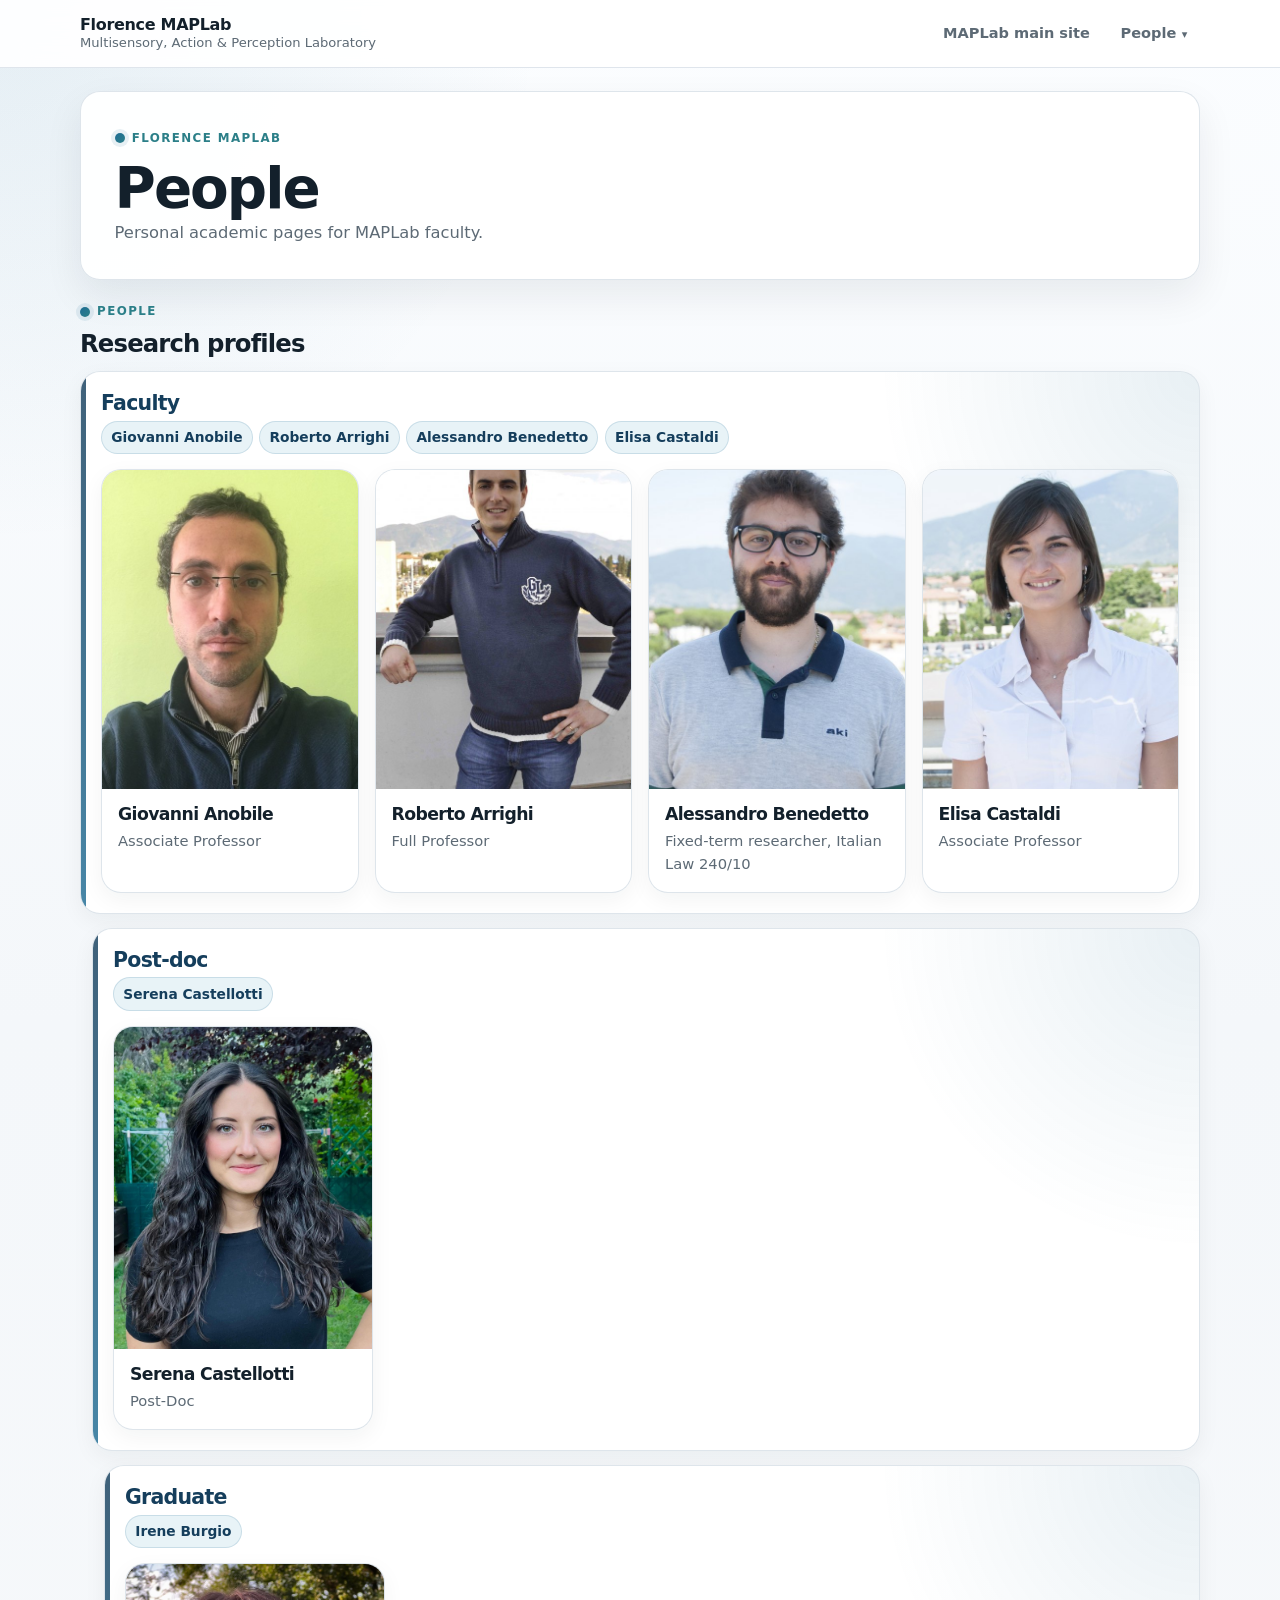
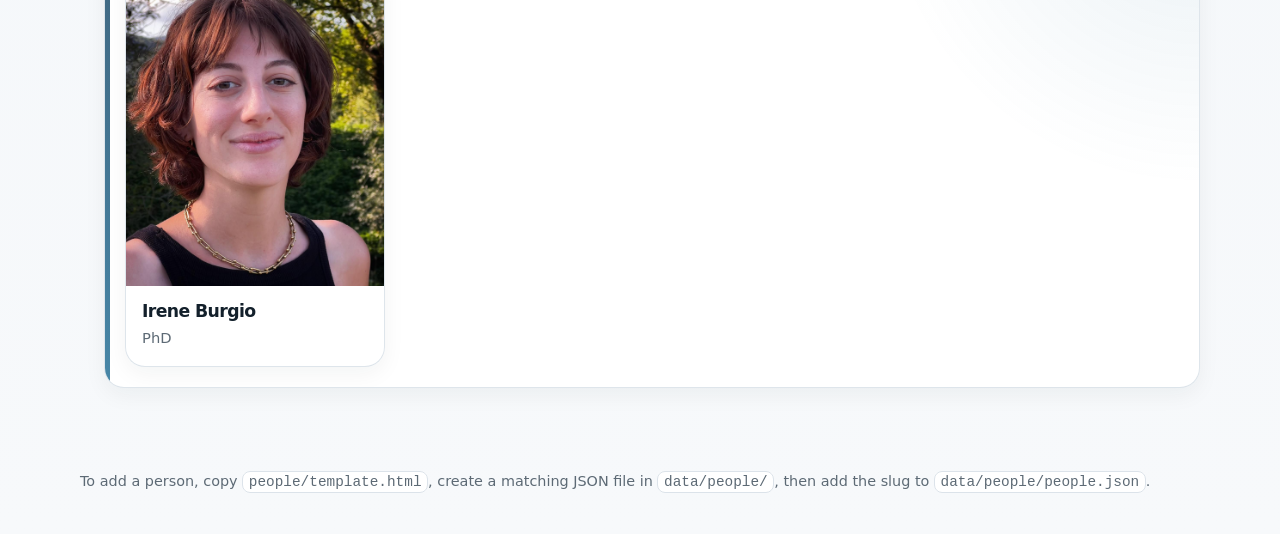
==== commit 6194a312: "update index" ====
--- a/index.html
+++ b/index.html
@@ -12,7 +12,7 @@
     <nav class="nav" aria-label="Main navigation">
       <a class="brand" href="index.html">
         <span class="brand-title">Florence MAPLab</span>
-        <span class="brand-subtitle">Vision, action & neurophysiology</span>
+        <span class="brand-subtitle">Multisensory, Action & Perception Laboratory</span>
       </a>
       <div class="nav-links" data-people-nav></div>
     </nav>
@@ -23,14 +23,14 @@
       <div>
         <div class="kicker">Florence MAPLab</div>
         <h1>People</h1>
-        <p class="lede">Personal academic pages for MAPLab faculty. Profiles, teaching, CV highlights and publication lists are generated from small JSON files and one shared BibTeX bibliography.</p>
+        <p class="lede">Personal academic pages for MAPLab faculty.</p>
       </div>
     </section>
 
     <section>
       <div class="section-heading">
         <div>
-          <div class="kicker">Faculty</div>
+          <div class="kicker">People</div>
           <h2>Research profiles</h2>
         </div>
       </div>
